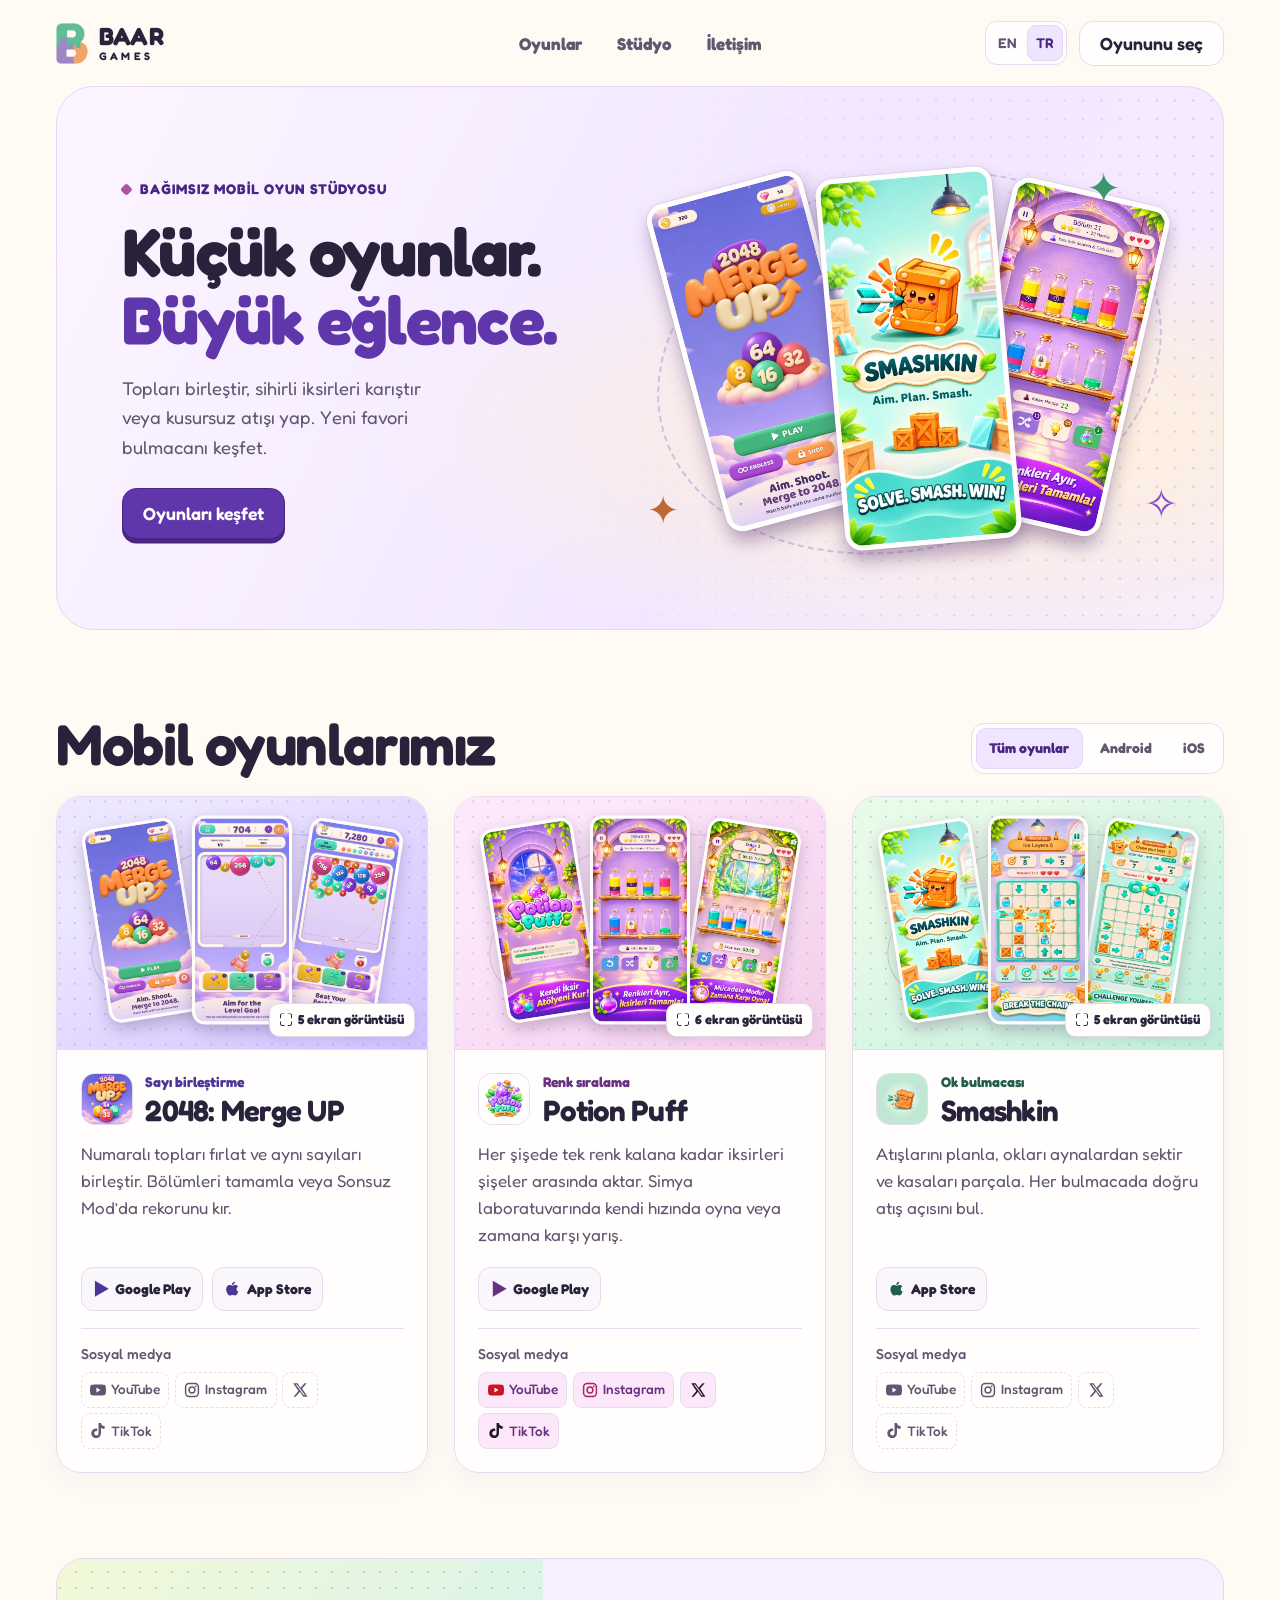
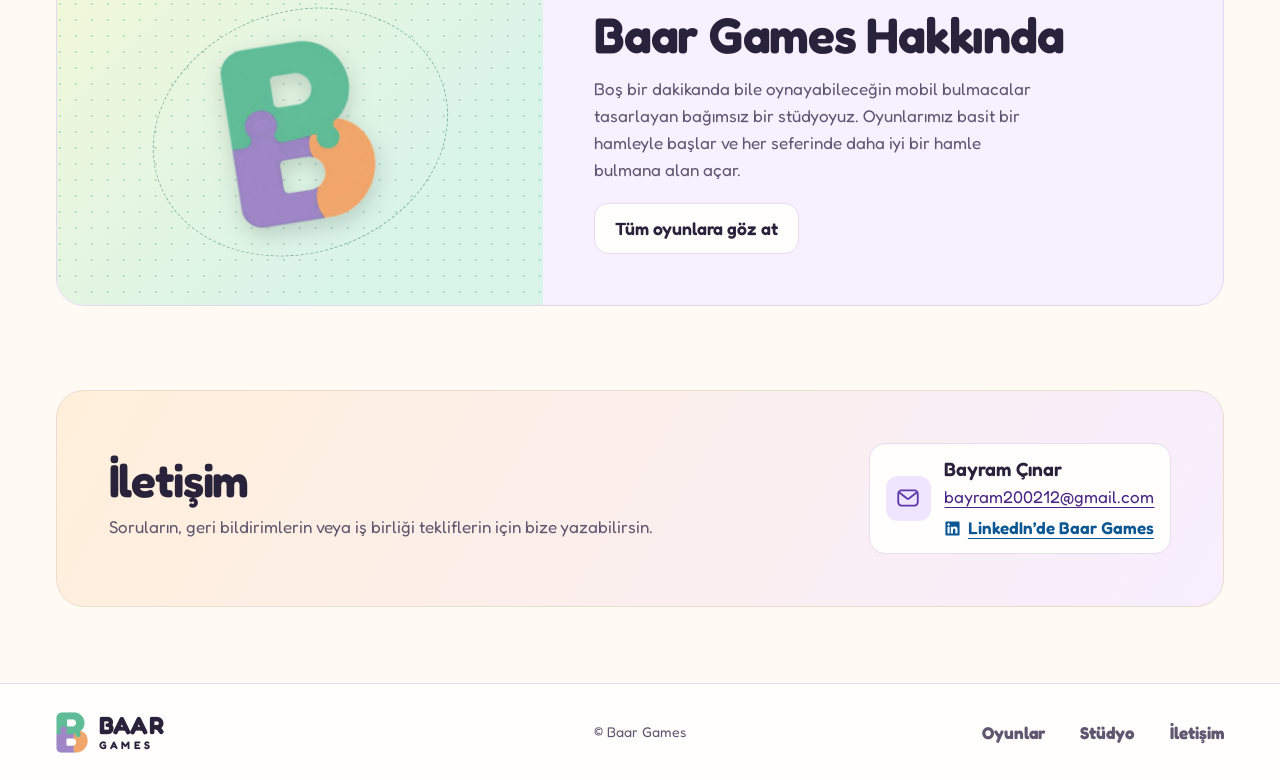
==== tr/index.html @ 09fad1ea "günelleme" ====
<!doctype html>
<html lang="tr">
<head>
  <meta charset="utf-8">
  <meta name="viewport" content="width=device-width, initial-scale=1">
  <meta name="theme-color" content="#fffaf4">
  <meta name="description" content="Baar Games’in mobil bulmaca oyunlarını keşfet. 2048: Merge UP’ta sayıları birleştir, Potion Puff’ta iksirleri sırala ve Smashkin’de ok bulmacalarını çöz.">
  <meta property="og:type" content="website">
  <meta property="og:title" content="Baar Games | iOS ve Android İçin Mobil Bulmaca Oyunları">
  <meta property="og:description" content="Baar Games’in mobil bulmaca oyunlarını keşfet. 2048: Merge UP’ta sayıları birleştir, Potion Puff’ta iksirleri sırala ve Smashkin’de ok bulmacalarını çöz.">
  <title>Baar Games | iOS ve Android İçin Mobil Bulmaca Oyunları</title>
  <link rel="icon" href="../assets/favicon.png" type="image/png">
  <link rel="preload" href="../assets/Fredoka.woff" as="font" type="font/woff" crossorigin>
  <link rel="stylesheet" href="../styles.css">
  <script src="../script.js" defer></script>
<link rel="alternate" hreflang="en" href="https://baargames.com/">
  <link rel="alternate" hreflang="tr" href="https://baargames.com/tr/">
  <link rel="alternate" hreflang="x-default" href="https://baargames.com/">
  <link rel="canonical" href="https://baargames.com/tr/">
  <meta property="og:url" content="https://baargames.com/tr/">
  <meta property="og:site_name" content="Baar Games">
  <meta property="og:locale" content="tr_TR">
  <meta property="og:locale:alternate" content="en_US">
  <meta property="og:image" content="https://baargames.com/assets/baar-games-share.jpg">
  <meta property="og:image:type" content="image/jpeg">
  <meta property="og:image:width" content="1200">
  <meta property="og:image:height" content="630">
  <meta property="og:image:alt" content="Baar Games, 2048: Merge UP, Potion Puff, Smashkin">
  <meta name="twitter:card" content="summary_large_image">
  <script type="application/ld+json">
{
  "@context": "https://schema.org",
  "@graph": [
    {
      "@type": "Organization",
      "@id": "https://baargames.com/#studio",
      "name": "Baar Games",
      "url": "https://baargames.com/",
      "logo": "https://baargames.com/assets/baar-games-logo.png",
      "description": "Baar Games, iOS ve Android için mobil bulmaca oyunları geliştiren bağımsız bir stüdyodur.",
      "sameAs": [
        "https://www.linkedin.com/company/baar-games/"
      ]
    },
    {
      "@type": "WebSite",
      "@id": "https://baargames.com/#website",
      "name": "Baar Games",
      "url": "https://baargames.com/",
      "publisher": {
        "@id": "https://baargames.com/#studio"
      },
      "inLanguage": [
        "en",
        "tr"
      ]
    },
    {
      "@type": "WebPage",
      "@id": "https://baargames.com/tr/#webpage",
      "name": "Baar Games | iOS ve Android İçin Mobil Bulmaca Oyunları",
      "description": "Baar Games’in mobil bulmaca oyunlarını keşfet. 2048: Merge UP’ta sayıları birleştir, Potion Puff’ta iksirleri sırala ve Smashkin’de ok bulmacalarını çöz.",
      "url": "https://baargames.com/tr/",
      "isPartOf": {
        "@id": "https://baargames.com/#website"
      },
      "inLanguage": "tr",
      "mainEntity": {
        "@type": "ItemList",
        "name": "Mobil oyunlarımız",
        "itemListElement": [
          {
            "@type": "ListItem",
            "position": 1,
            "item": {
              "@type": "VideoGame",
              "@id": "https://baargames.com/#merge-title",
              "name": "2048: Merge UP",
              "description": "Numaralı topları fırlat ve aynı sayıları birleştir. Bölümleri tamamla veya Sonsuz Mod’da rekorunu kır.",
              "url": "https://baargames.com/tr/#merge-title",
              "image": "https://baargames.com/assets/merge-up.webp",
              "gamePlatform": [
                "Android",
                "iOS"
              ],
              "publisher": {
                "@id": "https://baargames.com/#studio"
              },
              "sameAs": [
                "https://play.google.com/store/apps/details?id=com.bayramcinar.mergeup2048",
                "https://apps.apple.com/us/app/2048-merge-up/id6827235330"
              ]
            }
          },
          {
            "@type": "ListItem",
            "position": 2,
            "item": {
              "@type": "VideoGame",
              "@id": "https://baargames.com/#potion-title",
              "name": "Potion Puff",
              "description": "Her şişede tek renk kalana kadar iksirleri şişeler arasında aktar. Simya laboratuvarında kendi hızında oyna veya zamana karşı yarış.",
              "url": "https://baargames.com/tr/#potion-title",
              "image": "https://baargames.com/assets/potion-puff.webp",
              "gamePlatform": [
                "Android"
              ],
              "publisher": {
                "@id": "https://baargames.com/#studio"
              },
              "sameAs": [
                "https://play.google.com/store/apps/details?id=com.bayramcinar.potionpuff"
              ]
            }
          },
          {
            "@type": "ListItem",
            "position": 3,
            "item": {
              "@type": "VideoGame",
              "@id": "https://baargames.com/#smash-title",
              "name": "Smashkin",
              "description": "Atışlarını planla, okları aynalardan sektir ve kasaları parçala. Her bulmacada doğru atış açısını bul.",
              "url": "https://baargames.com/tr/#smash-title",
              "image": "https://baargames.com/assets/smashkin.webp",
              "gamePlatform": [
                "iOS"
              ],
              "publisher": {
                "@id": "https://baargames.com/#studio"
              },
              "sameAs": [
                "https://apps.apple.com/us/app/smashkin/id6830534141"
              ]
            }
          }
        ]
      }
    }
  ]
}
  </script>
</head>
<body id="top">
  <a class="skip-link" href="#main">İçeriğe geç</a>

  <!-- Social brand marks from Simple Icons (CC0). -->
  <svg width="0" height="0" class="icon-sprite" aria-hidden="true" focusable="false" xmlns="http://www.w3.org/2000/svg">
    <symbol id="icon-youtube" viewbox="0 0 24 24">
      <path fill="currentColor" d="M23.5 6.2a3 3 0 0 0-2.1-2.1C19.5 3.6 12 3.6 12 3.6s-7.5 0-9.4.5A3 3 0 0 0 .5 6.2 31.2 31.2 0 0 0 0 12a31.2 31.2 0 0 0 .5 5.8 3 3 0 0 0 2.1 2.1c1.9.5 9.4.5 9.4.5s7.5 0 9.4-.5a3 3 0 0 0 2.1-2.1A31.2 31.2 0 0 0 24 12a31.2 31.2 0 0 0-.5-5.8ZM9.6 15.6V8.4l6.2 3.6-6.2 3.6Z"></path>
    </symbol>
    <symbol id="icon-instagram" viewbox="0 0 24 24">
      <rect x="2.4" y="2.4" width="19.2" height="19.2" rx="5.2" fill="none" stroke="currentColor" stroke-width="2.2"></rect>
      <circle cx="12" cy="12" r="4.4" fill="none" stroke="currentColor" stroke-width="2.2"></circle>
      <circle cx="17.7" cy="6.4" r="1.3" fill="currentColor"></circle>
    </symbol>
    <symbol id="icon-x" viewbox="0 0 24 24">
      <path fill="currentColor" d="M18.9 2H22l-6.8 7.8L23.2 22h-6.3l-4.9-7.4L5.5 22H2.3l7.3-8.4L1.9 2h6.5l4.4 6.7L18.9 2Zm-1.1 18h1.7L7.5 3.9H5.6L17.8 20Z"></path>
    </symbol>
    <symbol id="icon-tiktok" viewbox="0 0 24 24">
      <path fill="currentColor" d="M12.53.02h3.93c.17 2.19 1.64 4.03 3.67 4.57.6.16 1.19.21 1.87.21v3.98c-2.04.07-3.93-.56-5.54-1.77v7.94c.04 1.45-.33 2.94-1.07 4.17-1.18 1.99-3.37 3.38-5.69 3.53-1.42.11-2.88-.21-4.11-.94-2.03-1.18-3.42-3.29-3.56-5.62-.05-.46-.04-.94.01-1.39.16-1.88 1.13-3.68 2.59-4.89 1.67-1.41 3.99-2.02 6.12-1.61v4.13c-.99-.33-2.15-.23-3.02.39a3.4 3.4 0 0 0-1.29 1.64 3.2 3.2 0 0 0-.15 1.49c.19 1.62 1.72 2.97 3.37 2.82a3.2 3.2 0 0 0 2.76-1.6c.25-.44.3-.94.34-1.43.11-2.4.07-4.81.08-7.21V.02Z"></path>
    </symbol>
    <symbol id="icon-email" viewbox="0 0 24 24">
      <rect x="3" y="5" width="18" height="14" rx="3" fill="none" stroke="currentColor" stroke-width="1.7"></rect>
      <path d="m4 7 7.4 5.6a1 1 0 0 0 1.2 0L20 7" fill="none" stroke="currentColor" stroke-width="1.7" stroke-linecap="round" stroke-linejoin="round"></path>
    </symbol>
  </svg>

  <header class="site-header">
    <div class="shell header-inner">
      <a class="brand" href="#top" aria-label="Baar Games ana sayfa">
        <img src="../assets/baar-mark.webp" width="35" height="45" alt="">
        <span>BAAR<small>GAMES</small></span>
      </a>
      <nav aria-label="Ana menü">
        <a href="#games">Oyunlar</a>
        <a href="#studio">Stüdyo</a>
        <a href="#contact">İletişim</a>
      </nav>
      <div class="header-actions">
        <div class="language-switch" role="group" aria-label="Site dili">
          <a href="../" lang="en" hreflang="en" aria-label="English" data-file-href="../index.html">EN</a>
          <a href="./" lang="tr" hreflang="tr" aria-label="Türkçe" data-file-href="./index.html" aria-current="page">TR</a>
        </div>
        <a class="button button-outline header-cta" href="#games">Oyununu seç</a>
      </div>
    </div>
  </header>

  <main id="main">
    <section class="hero shell" aria-labelledby="hero-title">
      <div class="hero-panel">
        <div class="hero-copy">
          <p class="eyebrow"><span class="studio-mark" aria-hidden="true"></span><span>Bağımsız mobil oyun stüdyosu</span></p>
          <h1 id="hero-title"><span class="hero-title-first">Küçük oyunlar.</span><br><span>Büyük eğlence.</span></h1>
          <p class="hero-description">Topları birleştir, sihirli iksirleri karıştır veya kusursuz atışı yap. Yeni favori bulmacanı keşfet.</p>
          <a class="button button-primary" href="#games">Oyunları keşfet</a>
        </div>

        <div class="hero-art" aria-hidden="true">
          <div class="orbit orbit-outer"></div>
          <span class="star star-mint">✦</span>
          <span class="star star-peach">✦</span>
          <span class="star star-lilac">✧</span>
          <div class="hero-screen hero-screen-merge">
            <img src="../assets/screenshots/merge-ios-1.webp" width="600" height="1301" alt="" fetchpriority="high">
          </div>
          <div class="hero-screen hero-screen-smash">
            <img src="../assets/screenshots/smash-ios-1.webp" width="600" height="1301" alt="" fetchpriority="high">
          </div>
          <div class="hero-screen hero-screen-potion">
            <img src="../assets/screenshots/potion-android-5.webp" width="273" height="592" alt="">
          </div>
        </div>
      </div>
    </section>

    <section class="games-section shell" id="games" aria-labelledby="games-title">
      <div class="section-header">
        <div>
          <h2 id="games-title">Mobil oyunlarımız</h2>
        </div>
        <div class="filters" role="group" aria-label="Oyunları platforma göre filtrele" hidden>
          <button type="button" data-platform="all" aria-pressed="true" aria-controls="game-list">Tüm oyunlar</button>
          <button type="button" data-platform="android" aria-pressed="false" aria-controls="game-list">Android</button>
          <button type="button" data-platform="ios" aria-pressed="false" aria-controls="game-list">iOS</button>
        </div>
      </div>
      <p class="visually-hidden" role="status" id="filter-status"></p>

      <div class="game-grid" id="game-list">
        <article class="game-card merge-card" aria-labelledby="merge-title" data-platforms="android ios">
          <a class="game-art" href="../assets/screenshots/merge-ios-1.webp" aria-label="2048: Merge UP için 5 ekran görüntüsünü aç">
            <div class="game-screens">
              <img src="../assets/screenshots/merge-ios-1.webp" width="600" height="1301" alt="2048: Merge UP: Renkli numaralı topların yer aldığı açılış ekranı" loading="lazy" decoding="async">
              <img src="../assets/screenshots/merge-ios-4.webp" width="600" height="1301" alt="2048: Merge UP: Atıcının asılı numaralı toplara nişan aldığı bölüm" loading="lazy" decoding="async">
              <img src="../assets/screenshots/merge-ios-5.webp" width="600" height="1301" alt="2048: Merge UP: Sonsuz Mod ekranında numaralı toplar ve en yüksek skor" loading="lazy" decoding="async">
            </div>
            <span class="gallery-label"><span class="expand-icon" aria-hidden="true"></span><span>5 ekran görüntüsü</span></span>
          </a>
          <template class="store-screens">
            <img src="../assets/screenshots/merge-ios-1.webp" width="600" height="1301" alt="2048: Merge UP: Renkli numaralı topların yer aldığı açılış ekranı" data-store="App Store">
            <img src="../assets/screenshots/merge-ios-2.webp" width="600" height="1301" alt="2048: Merge UP: Top, atıcı ve kavanoz temalarının yer aldığı mağaza" data-store="App Store">
            <img src="../assets/screenshots/merge-ios-3.webp" width="600" height="1301" alt="2048: Merge UP: Kıvrımlı bir yol boyunca sıralanan bölümler" data-store="App Store">
            <img src="../assets/screenshots/merge-ios-4.webp" width="600" height="1301" alt="2048: Merge UP: Atıcının asılı numaralı toplara nişan aldığı bölüm" data-store="App Store">
            <img src="../assets/screenshots/merge-ios-5.webp" width="600" height="1301" alt="2048: Merge UP: Sonsuz Mod ekranında numaralı toplar ve en yüksek skor" data-store="App Store">
          </template>
          <div class="game-content">
            <img class="game-icon" src="../assets/merge-up.webp" width="52" height="52" alt="" loading="lazy" decoding="async">
            <p class="game-genre">Sayı birleştirme</p>
            <h3 id="merge-title">2048: Merge UP</h3>
            <p class="game-description">Numaralı topları fırlat ve aynı sayıları birleştir. Bölümleri tamamla veya Sonsuz Mod’da rekorunu kır.</p>
            <div class="store-links">
              <a class="store-link" href="https://play.google.com/store/apps/details?id=com.bayramcinar.mergeup2048" target="_blank" rel="noopener noreferrer" aria-label="Google Play’de 2048: Merge UP">
                <span class="store-icon google-play-icon" aria-hidden="true"></span>Google Play
              </a>
              <a class="store-link" href="https://apps.apple.com/us/app/2048-merge-up/id6827235330" target="_blank" rel="noopener noreferrer" aria-label="App Store’da 2048: Merge UP">
                <span class="store-icon app-store-icon" aria-hidden="true"></span>App Store
              </a>
            </div>
            <div class="socials" aria-label="2048: Merge UP sosyal medya hesapları">
              <p class="social-title">Sosyal medya</p>
              <div class="social-links">
                <span class="social-link social-youtube" data-social-url="" title="Bağlantı yakında">
                  <svg class="social-icon" width="16" height="16" aria-hidden="true" focusable="false"><use href="#icon-youtube"></use></svg><span>YouTube</span>
                </span>
                <span class="social-link social-instagram" data-social-url="" title="Bağlantı yakında">
                  <svg class="social-icon" width="16" height="16" aria-hidden="true" focusable="false"><use href="#icon-instagram"></use></svg><span>Instagram</span>
                </span>
                <span class="social-link social-x" data-social-url="" title="Bağlantı yakında">
                  <svg class="social-icon" width="16" height="16" aria-hidden="true" focusable="false"><use href="#icon-x"></use></svg><span class="visually-hidden">X</span>
                </span>
                <span class="social-link social-tiktok" data-social-url="" title="Bağlantı yakında">
                  <svg class="social-icon" width="16" height="16" aria-hidden="true" focusable="false"><use href="#icon-tiktok"></use></svg><span>TikTok</span>
                </span>
              </div>
            </div>
          </div>
        </article>

        <article class="game-card potion-card" aria-labelledby="potion-title" data-platforms="android">
          <a class="game-art" href="../assets/screenshots/potion-android-1.webp" aria-label="Potion Puff için 6 ekran görüntüsünü aç">
            <div class="game-screens">
              <img src="../assets/screenshots/potion-android-1.webp" width="273" height="592" alt="Potion Puff: Ay ışığındaki simya laboratuvarında açılış ekranı" loading="lazy" decoding="async">
              <img src="../assets/screenshots/potion-android-5.webp" width="273" height="592" alt="Potion Puff: Renkli iksirlerle dolu şişelerin sıralandığı bölüm" loading="lazy" decoding="async">
              <img src="../assets/screenshots/potion-android-6.webp" width="273" height="592" alt="Potion Puff: Renkli iksirler ve geri sayacın yer aldığı süreli mücadele" loading="lazy" decoding="async">
            </div>
            <span class="gallery-label"><span class="expand-icon" aria-hidden="true"></span><span>6 ekran görüntüsü</span></span>
          </a>
          <template class="store-screens">
            <img src="../assets/screenshots/potion-android-1.webp" width="273" height="592" alt="Potion Puff: Ay ışığındaki simya laboratuvarında açılış ekranı" data-store="Google Play">
            <img src="../assets/screenshots/potion-android-2.webp" width="273" height="592" alt="Potion Puff: İksir atölyesindeki ana menü" data-store="Google Play">
            <img src="../assets/screenshots/potion-android-3.webp" width="273" height="592" alt="Potion Puff: Joker ve güçlendirmelerin yer aldığı simya mağazası" data-store="Google Play">
            <img src="../assets/screenshots/potion-android-4.webp" width="274" height="592" alt="Potion Puff: Simya bahçesindeki bölüm haritası" data-store="Google Play">
            <img src="../assets/screenshots/potion-android-5.webp" width="273" height="592" alt="Potion Puff: Renkli iksirlerle dolu şişelerin sıralandığı bölüm" data-store="Google Play">
            <img src="../assets/screenshots/potion-android-6.webp" width="273" height="592" alt="Potion Puff: Renkli iksirler ve geri sayacın yer aldığı süreli mücadele" data-store="Google Play">
          </template>
          <div class="game-content">
            <img class="game-icon" src="../assets/potion-puff.webp" width="52" height="52" alt="" loading="lazy" decoding="async">
            <p class="game-genre">Renk sıralama</p>
            <h3 id="potion-title">Potion Puff</h3>
            <p class="game-description">Her şişede tek renk kalana kadar iksirleri şişeler arasında aktar. Simya laboratuvarında kendi hızında oyna veya zamana karşı yarış.</p>
            <div class="store-links">
              <a class="store-link" href="https://play.google.com/store/apps/details?id=com.bayramcinar.potionpuff" target="_blank" rel="noopener noreferrer" aria-label="Google Play’de Potion Puff: Color Sort">
                <span class="store-icon google-play-icon" aria-hidden="true"></span>Google Play
              </a>
            </div>
            <div class="socials" aria-label="Potion Puff sosyal medya hesapları">
              <p class="social-title">Sosyal medya</p>
              <div class="social-links">
                <a class="social-link social-youtube" href="https://youtube.com/@potionpuff" target="_blank" rel="noopener noreferrer" aria-label="YouTube | Potion Puff">
                  <svg class="social-icon" width="16" height="16" aria-hidden="true" focusable="false"><use href="#icon-youtube"></use></svg><span>YouTube</span>
                </a>
                <a class="social-link social-instagram" href="https://www.instagram.com/potionpuff?knvt=cGZrZ2kzbzNnNWVy" target="_blank" rel="noopener noreferrer" aria-label="Instagram | Potion Puff">
                  <svg class="social-icon" width="16" height="16" aria-hidden="true" focusable="false"><use href="#icon-instagram"></use></svg><span>Instagram</span>
                </a>
                <a class="social-link social-x" href="https://x.com/potionpuff?s=11" target="_blank" rel="noopener noreferrer" aria-label="X | Potion Puff">
                  <svg class="social-icon" width="16" height="16" aria-hidden="true" focusable="false"><use href="#icon-x"></use></svg><span class="visually-hidden">X</span>
                </a>
                <a class="social-link social-tiktok" href="https://www.tiktok.com/@potion.puff.iksir?_r=1&amp;_t=ZS-9Bfb0vaCP6S" target="_blank" rel="noopener noreferrer" aria-label="TikTok | Potion Puff">
                  <svg class="social-icon" width="16" height="16" aria-hidden="true" focusable="false"><use href="#icon-tiktok"></use></svg><span>TikTok</span>
                </a>
              </div>
            </div>
          </div>
        </article>

        <article class="game-card smash-card" aria-labelledby="smash-title" data-platforms="ios">
          <a class="game-art" href="../assets/screenshots/smash-ios-1.webp" aria-label="Smashkin için 5 ekran görüntüsünü aç">
            <div class="game-screens">
              <img src="../assets/screenshots/smash-ios-1.webp" width="600" height="1301" alt="Smashkin: Ahşap kasa maskotunun yer aldığı açılış görseli" loading="lazy" decoding="async">
              <img src="../assets/screenshots/smash-ios-4.webp" width="600" height="1301" alt="Smashkin: Ok, kasa ve buz engellerinin yer aldığı bölüm" loading="lazy" decoding="async">
              <img src="../assets/screenshots/smash-ios-5.webp" width="600" height="1301" alt="Smashkin: Ok ve ahşap kasalarla dolu Sonsuz Mod tahtası" loading="lazy" decoding="async">
            </div>
            <span class="gallery-label"><span class="expand-icon" aria-hidden="true"></span><span>5 ekran görüntüsü</span></span>
          </a>
          <template class="store-screens">
            <img src="../assets/screenshots/smash-ios-1.webp" width="600" height="1301" alt="Smashkin: Ahşap kasa maskotunun yer aldığı açılış görseli" data-store="App Store">
            <img src="../assets/screenshots/smash-ios-2.webp" width="600" height="1301" alt="Smashkin: Oynama ve mod seçeneklerinin yer aldığı atölye menüsü" data-store="App Store">
            <img src="../assets/screenshots/smash-ios-3.webp" width="600" height="1301" alt="Smashkin: Atölye bölüm seçimi ekranı" data-store="App Store">
            <img src="../assets/screenshots/smash-ios-4.webp" width="600" height="1301" alt="Smashkin: Ok, kasa ve buz engellerinin yer aldığı bölüm" data-store="App Store">
            <img src="../assets/screenshots/smash-ios-5.webp" width="600" height="1301" alt="Smashkin: Ok ve ahşap kasalarla dolu Sonsuz Mod tahtası" data-store="App Store">
          </template>
          <div class="game-content">
            <img class="game-icon" src="../assets/smashkin.webp" width="52" height="52" alt="" loading="lazy" decoding="async">
            <p class="game-genre">Ok bulmacası</p>
            <h3 id="smash-title">Smashkin</h3>
            <p class="game-description">Atışlarını planla, okları aynalardan sektir ve kasaları parçala. Her bulmacada doğru atış açısını bul.</p>
            <div class="store-links">
              <a class="store-link" href="https://apps.apple.com/us/app/smashkin/id6830534141" target="_blank" rel="noopener noreferrer" aria-label="App Store’da Smashkin">
                <span class="store-icon app-store-icon" aria-hidden="true"></span>App Store
              </a>
            </div>
            <div class="socials" aria-label="Smashkin sosyal medya hesapları">
              <p class="social-title">Sosyal medya</p>
              <div class="social-links">
                <span class="social-link social-youtube" data-social-url="" title="Bağlantı yakında">
                  <svg class="social-icon" width="16" height="16" aria-hidden="true" focusable="false"><use href="#icon-youtube"></use></svg><span>YouTube</span>
                </span>
                <span class="social-link social-instagram" data-social-url="" title="Bağlantı yakında">
                  <svg class="social-icon" width="16" height="16" aria-hidden="true" focusable="false"><use href="#icon-instagram"></use></svg><span>Instagram</span>
                </span>
                <span class="social-link social-x" data-social-url="" title="Bağlantı yakında">
                  <svg class="social-icon" width="16" height="16" aria-hidden="true" focusable="false"><use href="#icon-x"></use></svg><span class="visually-hidden">X</span>
                </span>
                <span class="social-link social-tiktok" data-social-url="" title="Bağlantı yakında">
                  <svg class="social-icon" width="16" height="16" aria-hidden="true" focusable="false"><use href="#icon-tiktok"></use></svg><span>TikTok</span>
                </span>
              </div>
            </div>
          </div>
        </article>
      </div>
    </section>

    <section class="studio-section shell" id="studio" aria-labelledby="studio-title">
      <div class="studio-panel">
        <div class="studio-art" aria-hidden="true">
          <img src="../assets/baar-mark.webp" width="338" height="430" alt="" loading="lazy" decoding="async">
        </div>
        <div class="studio-copy">
          <h2 id="studio-title">Baar Games Hakkında</h2>
          <p>Boş bir dakikanda bile oynayabileceğin mobil bulmacalar tasarlayan bağımsız bir stüdyoyuz. Oyunlarımız basit bir hamleyle başlar ve her seferinde daha iyi bir hamle bulmana alan açar.</p>
          <a class="button button-outline" href="#games" data-show-all>Tüm oyunlara göz at</a>
        </div>
      </div>
    </section>

    <section class="contact-section shell" id="contact" aria-labelledby="contact-title">
      <div class="contact-panel">
        <div class="contact-intro">
          <h2 id="contact-title">İletişim</h2>
          <p>Soruların, geri bildirimlerin veya iş birliği tekliflerin için bize yazabilirsin.</p>
        </div>
        <address class="contact-details">
          <span class="contact-mark" aria-hidden="true">
            <svg width="26" height="26" focusable="false"><use href="#icon-email"></use></svg>
          </span>
          <div>
            <p class="contact-name">Bayram Çınar</p>
            <a href="mailto:bayram200212@gmail.com">bayram200212@gmail.com</a>
            <a class="contact-linkedin" href="https://www.linkedin.com/company/baar-games/" target="_blank" rel="noopener noreferrer">
              <svg width="17" height="17" viewBox="0 0 24 24" aria-hidden="true" focusable="false">
                <path fill="currentColor" d="M20.45 2H3.55C2.69 2 2 2.68 2 3.52v16.96c0 .84.69 1.52 1.55 1.52h16.9c.86 0 1.55-.68 1.55-1.52V3.52C22 2.68 21.31 2 20.45 2zM8 19H5V9.5h3V19zM6.5 8.25a1.75 1.75 0 1 1 0-3.5 1.75 1.75 0 0 1 0 3.5zM19 19h-3v-4.62c0-1.1-.02-2.52-1.53-2.52-1.53 0-1.77 1.2-1.77 2.44V19h-3V9.5h2.88v1.3h.04c.4-.76 1.38-1.56 2.84-1.56 3.04 0 3.6 2 3.6 4.6L19 19z"/>
              </svg>
              <span>LinkedIn’de Baar Games</span>
            </a>
          </div>
        </address>
      </div>
    </section>
  </main>

  <dialog class="gallery" aria-labelledby="gallery-title">
    <div class="gallery-header">
      <h2 id="gallery-title"></h2>
      <form method="dialog">
        <button class="gallery-control gallery-close" type="submit" aria-label="Ekran görüntülerini kapat" autofocus>×</button>
      </form>
    </div>
    <div class="gallery-image"></div>
    <div class="gallery-thumbnails" role="group" aria-label="Bir ekran görüntüsü seç"></div>
    <div class="gallery-footer">
      <button type="button" class="gallery-control" data-direction="-1">Önceki</button>
      <p class="gallery-position" aria-live="polite"></p>
      <button type="button" class="gallery-control" data-direction="1">Sonraki</button>
    </div>
  </dialog>

  <footer class="site-footer">
    <div class="shell footer-inner">
      <a class="brand" href="#top" aria-label="Baar Games ana sayfa">
        <img src="../assets/baar-mark.webp" width="35" height="45" alt="">
        <span>BAAR<small>GAMES</small></span>
      </a>
      <nav aria-label="Alt menü">
        <a href="#games">Oyunlar</a>
        <a href="#studio">Stüdyo</a>
        <a href="#contact">İletişim</a>
      </nav>
      <p class="footer-copyright">© Baar Games</p>
    </div>
  </footer>
</body>
</html>
---- styles.css ----
@font-face {
  font-family: Fredoka;
  src: url("assets/Fredoka.woff") format("woff");
  font-weight: 300 700;
  font-display: swap;
}

:root {
  color-scheme: light;
  --paper: #fffaf4;
  --white: #fffefd;
  --ink: #29223b;
  --muted: #5f566f;
  --line: #e7dcee;
  --purple: #5f37ab;
  --purple-deep: #492684;
  --display: Fredoka, "Arial Rounded MT Bold", system-ui, sans-serif;
  --max-width: 76rem;
  --gutter: clamp(1rem, 4.4vw, 4rem);
  font: 100% / 1.6 var(--display);
  background: var(--paper);
  color: var(--ink);
  scroll-behavior: smooth;
}

*, *::before, *::after { box-sizing: border-box; }
[hidden] { display: none !important; }
body { margin: 0; font-size: 1.0625rem; }
h1, h2, h3, p { margin: 0; }
a { color: inherit; text-decoration: none; }
button { font: inherit; color: inherit; }
img { display: block; max-width: 100%; }
.icon-sprite { position: absolute; width: 0; height: 0; overflow: hidden; }
section[id] { scroll-margin-top: 1.75rem; }

:focus-visible {
  outline: 3px solid var(--purple);
  outline-offset: 4px;
}

::selection { background: #dfccff; color: var(--ink); }

.shell {
  width: min(var(--max-width), calc(100% - 2 * var(--gutter)));
  margin-inline: auto;
}

.visually-hidden,
.skip-link:not(:focus) {
  position: absolute;
  width: 1px;
  height: 1px;
  padding: 0;
  margin: -1px;
  overflow: hidden;
  clip-path: inset(50%);
  white-space: nowrap;
}

.skip-link {
  position: absolute;
  z-index: 5;
  top: .8rem;
  left: 1rem;
  padding: .65rem 1rem;
  border-radius: .65rem;
  background: var(--purple-deep);
  color: white;
  font-weight: 700;
}

.header-inner,
.footer-inner {
  display: grid;
  grid-template-columns: 1fr auto 1fr;
  align-items: center;
  gap: 1.2rem;
}

.header-inner {
  grid-template-areas: "brand nav actions";
  min-height: 5.4rem;
}

.header-inner .brand { grid-area: brand; }
.header-inner nav { grid-area: nav; }

.header-actions {
  grid-area: actions;
  display: flex;
  align-items: center;
  justify-self: end;
  gap: .7rem;
}

.language-switch {
  display: flex;
  gap: .13rem;
  padding: .2rem;
  border: 1px solid var(--line);
  border-radius: .75rem;
  background: var(--white);
}

.language-switch a {
  display: inline-grid;
  place-items: center;
  min-width: 2.25rem;
  min-height: 2.25rem;
  padding: .15rem .45rem;
  border: 1px solid transparent;
  border-radius: .55rem;
  background: transparent;
  color: var(--muted);
  cursor: pointer;
  font-size: .875rem;
  font-weight: 600;
  transition: background-color .18s ease, color .18s ease;
}

.language-switch a:hover { color: var(--purple-deep); }

.language-switch a[aria-current="page"] {
  border-color: #e6d4fa;
  background: #f0e5ff;
  color: var(--purple-deep);
}

.brand {
  display: inline-flex;
  align-items: center;
  width: max-content;
  gap: .65rem;
  font-family: var(--display);
  font-size: 1.55rem;
  font-weight: 700;
  letter-spacing: .015em;
  line-height: .9;
}

.brand img { width: 2rem; height: auto; }

.brand small {
  display: block;
  margin-top: .27rem;
  font-size: .68rem;
  font-weight: 650;
  letter-spacing: .31em;
}

nav {
  display: flex;
  align-items: center;
  gap: clamp(1.15rem, 3vw, 2.2rem);
  color: var(--muted);
  font-weight: 700;
}

nav a {
  text-underline-offset: .28em;
  transition: color .18s ease;
}

nav a:hover {
  color: var(--purple);
  text-decoration: underline;
}

.button {
  display: inline-flex;
  align-items: center;
  justify-content: center;
  min-height: 3.2rem;
  padding: .58rem 1.25rem;
  border: 1px solid transparent;
  border-radius: .9rem;
  font-family: var(--display);
  font-size: 1.1rem;
  font-weight: 600;
  line-height: 1.2;
  text-align: center;
  transition: background-color .18s ease, color .18s ease, transform .18s ease;
}

.button:hover { transform: translateY(-2px); }
.button-outline { background: var(--white); border-color: var(--line); }
.button-outline:hover { background: #f0e7ff; color: var(--purple-deep); }
.header-cta { min-height: 2.8rem; white-space: nowrap; }

.button-primary {
  background: var(--purple);
  color: white;
  border-color: var(--purple-deep);
  box-shadow: 0 .275rem 0 var(--purple-deep);
}

.button-primary:hover { background: var(--purple-deep); }

.hero-panel {
  position: relative;
  isolation: isolate;
  display: grid;
  grid-template-columns: minmax(0, 1fr) minmax(0, 1.19fr);
  align-items: center;
  min-height: 34rem;
  border: 1px solid #e3d6f7;
  border-radius: clamp(1.4rem, 3vw, 2.35rem);
  overflow: hidden;
  background:
    radial-gradient(ellipse at 80% 64%, #fff0d6 0%, transparent 46%),
    linear-gradient(115deg, #fcf4ff 5%, #f2e7ff 59%, #f7ecff);
}

.hero-panel::before {
  position: absolute;
  z-index: -1;
  inset: 0;
  background: radial-gradient(#ad86df53 1.1px, transparent 1.4px) 55% 50% / 1.15rem 1.15rem;
  mask-image: linear-gradient(100deg, transparent 44%, #000 92%);
  content: "";
}

.hero-copy {
  z-index: 1;
  padding: clamp(2rem, 5.05vw, 4.8rem);
  padding-right: 0;
}

.eyebrow {
  display: flex;
  align-items: center;
  gap: .55rem;
  margin-bottom: 1.1rem;
  color: var(--purple-deep);
  font-size: .875rem;
  font-weight: 700;
  letter-spacing: .075em;
  text-transform: uppercase;
}

.studio-mark {
  flex: 0 0 auto;
  width: .55rem;
  height: .55rem;
  border-radius: .14rem;
  background: #ad54a4;
  transform: rotate(45deg);
}

h1, h2, h3 {
  font-family: var(--display);
  font-weight: 650;
  letter-spacing: -.025em;
  line-height: 1.02;
}

h1 {
  font-size: clamp(2.65rem, 6.2vw, 6.05rem);
  font-weight: 700;
}

html[lang="tr"] h1 { font-size: clamp(2.5rem, 5.25vw, 5.25rem); }

h1 span:not(.hero-title-first) { color: var(--purple); }

.hero-description {
  max-width: 31ch;
  margin: 1.2rem 0 1.6rem;
  color: var(--muted);
  font-size: clamp(1rem, 1.6vw, 1.15rem);
}

.hero-art {
  position: relative;
  width: 100%;
  max-width: 42rem;
  aspect-ratio: 1.26;
  margin-inline: auto;
}

.orbit {
  position: absolute;
  inset: 14% 9% 12% 10%;
  border: 2px dashed #9876cb61;
  border-radius: 50%;
  transform: rotate(-15deg);
}

.hero-screen {
  position: absolute;
  width: 25.5%;
  overflow: hidden;
  border: clamp(2px, .45vw, 6px) solid #fffefd;
  border-radius: clamp(.6rem, 1.35vw, 1.25rem);
  background: var(--white);
  box-shadow: 0 .65rem 1.15rem #5a3b7370, 0 0 0 1px #58317c17;
}

.hero-screen img { width: 100%; height: auto; }

.hero-screen-merge {
  top: 15%;
  left: 15%;
  transform: rotate(-15deg);
}

.hero-screen-smash {
  z-index: 2;
  top: 13%;
  left: 38%;
  width: 28%;
  transform: rotate(-5deg);
}

.hero-screen-potion {
  z-index: 1;
  top: 16%;
  left: 61%;
  transform: rotate(13deg);
}

.star { position: absolute; z-index: 3; line-height: 1; }
.star-mint { top: 12%; right: 16%; color: #39976e; font-size: clamp(1.2rem, 3.3vw, 2.7rem); }
.star-peach { bottom: 16%; left: 9%; color: #bd6836; font-size: clamp(1rem, 3.1vw, 2.5rem); }
.star-lilac { bottom: 17%; right: 7%; color: #8351c6; font-size: clamp(1.2rem, 3.2vw, 2.55rem); }

.games-section,
.studio-section,
.contact-section { margin-top: clamp(3.2rem, 6.6vw, 5.4rem); }

.section-header {
  display: flex;
  flex-wrap: wrap;
  justify-content: space-between;
  align-items: end;
  gap: 1rem;
  margin-bottom: 1.4rem;
}

h2 { font-size: clamp(2.1rem, 4.5vw, 3.65rem); }

.filters {
  display: inline-flex;
  gap: .2rem;
  max-width: 100%;
  padding: .25rem;
  border: 1px solid var(--line);
  border-radius: .85rem;
  background: var(--white);
}

.filters button {
  min-height: 2.55rem;
  padding: .38rem .8rem;
  border: 1px solid transparent;
  border-radius: .6rem;
  color: var(--muted);
  background: transparent;
  cursor: pointer;
  font-size: .875rem;
  font-weight: 700;
}

.filters button:hover { color: var(--purple-deep); }
.filters button[aria-pressed="true"] { border-color: #e6d4fa; background: #f0e5ff; color: var(--purple-deep); }

.game-grid {
  display: grid;
  grid-template-columns: repeat(3, minmax(0, 1fr));
  gap: clamp(.95rem, 2.3vw, 1.65rem);
}

.game-card {
  display: flex;
  flex-direction: column;
  min-width: 0;
  border: 1px solid var(--line);
  border-radius: 1.55rem;
  background: var(--white);
  box-shadow: 0 .45rem 1.6rem #3625540b;
  transition: box-shadow .2s ease, border-color .2s ease;
}

.game-card:focus-within,
.game-card:hover {
  border-color: #d9c7eb;
  box-shadow: 0 .65rem 1.8rem #36255417;
}

.merge-card { --tag: #493695; --art-light: #ece6ff; --art-rich: #d0c0ff; --art-detail: #9673d359; }
.potion-card { --tag: #693180; --art-light: #fce7fb; --art-rich: #f3cde9; --art-detail: #bd68a74f; }
.smash-card { --tag: #235e4a; --art-light: #e8fae8; --art-rich: #bfeddb; --art-detail: #64a78463; }

.game-art {
  display: grid;
  position: relative;
  isolation: isolate;
  aspect-ratio: 1.46;
  min-height: 14rem;
  place-items: center;
  overflow: hidden;
  border-radius: calc(1.55rem - 1px) calc(1.55rem - 1px) 0 0;
  border-bottom: 1px solid var(--line);
  background:
    radial-gradient(var(--art-detail) 1px, transparent 1.4px) 50% 50% / .95rem .95rem,
    linear-gradient(145deg, var(--art-light) 25%, var(--art-rich));
}

.game-art:focus-visible { z-index: 2; outline-offset: 2px; }

.game-art::before {
  position: absolute;
  z-index: -1;
  width: 84%;
  height: 64%;
  border: 1px solid var(--art-detail);
  border-radius: 50%;
  transform: rotate(-16deg);
  content: "";
}

.game-screens {
  display: flex;
  justify-content: center;
  align-items: center;
  gap: .25rem;
  position: absolute;
  inset: .85rem 1rem 1rem;
}

.game-screens img {
  width: auto;
  height: 88%;
  max-width: 32%;
  object-fit: contain;
  border: 3px solid var(--white);
  border-radius: .8rem;
  background: var(--white);
  box-shadow: 0 .4rem .95rem #35204c42;
  --screen-angle: -9deg;
  transform: translateY(-.1rem) rotate(var(--screen-angle));
  transition: transform .22s ease;
}

.game-screens img:nth-child(2) {
  --screen-angle: 0deg;
  position: relative;
  z-index: 1;
  height: 94%;
}

.game-screens img:nth-child(3) { --screen-angle: 9deg; }
.game-art:hover .game-screens img,
.game-art:focus-visible .game-screens img { transform: translateY(-.35rem) rotate(calc(var(--screen-angle) * .72)); }

.gallery-label {
  position: absolute;
  z-index: 1;
  right: .75rem;
  bottom: .75rem;
  display: inline-flex;
  align-items: center;
  gap: .34rem;
  min-height: 2.15rem;
  padding: .34rem .62rem;
  border: 1px solid #e2d8e8;
  border-radius: .65rem;
  box-shadow: 0 .16rem .55rem #32223e16;
  background: var(--white);
  color: var(--ink);
  font-size: .81rem;
  font-weight: 700;
  line-height: 1.2;
}

.expand-icon {
  width: .8rem;
  height: .8rem;
  flex: 0 0 auto;
  border: 1.5px solid currentColor;
  border-radius: .13rem;
  clip-path: polygon(0 0, 37% 0, 37% 35%, 63% 35%, 63% 0, 100% 0, 100% 37%, 65% 37%, 65% 63%, 100% 63%, 100% 100%, 63% 100%, 63% 65%, 37% 65%, 37% 100%, 0 100%, 0 63%, 35% 63%, 35% 37%, 0 37%);
}

.game-content {
  display: grid;
  grid-template-columns: 3.25rem minmax(0, 1fr);
  grid-template-rows: auto auto 1fr auto auto;
  flex: 1;
  column-gap: .8rem;
  padding: clamp(1rem, 2vw, 1.45rem);
}

.game-icon { grid-row: 1 / 3; align-self: center; border: 1px solid var(--line); border-radius: .85rem; }

.game-genre {
  margin-bottom: .22rem;
  color: var(--tag);
  font-size: .875rem;
  font-weight: 700;
  line-height: 1.3;
}

h3 { font-size: clamp(1.45rem, 2.3vw, 2rem); }
.game-description { grid-column: 1 / -1; margin: .9rem 0 1.15rem; color: var(--muted); }
.store-links { grid-column: 1 / -1; display: flex; flex-wrap: wrap; gap: .55rem; }

.store-link {
  display: inline-flex;
  align-items: center;
  gap: .4rem;
  min-height: 2.75rem;
  padding: .43rem .7rem;
  border: 1px solid var(--line);
  border-radius: .75rem;
  background: #f9f6fc;
  color: var(--ink);
  font-size: .875rem;
  font-weight: 700;
  white-space: nowrap;
  transition: border-color .18s ease, background-color .18s ease;
}

.store-link:hover { background: var(--art-light); border-color: var(--art-detail); }

.socials {
  grid-column: 1 / -1;
  margin-top: 1.05rem;
  padding-top: .85rem;
  border-top: 1px solid var(--line);
}

.social-title {
  margin-bottom: .4rem;
  color: var(--muted);
  font-size: .9rem;
  font-weight: 500;
}

.social-links { display: flex; flex-wrap: wrap; gap: .35rem; }

.social-link {
  display: inline-flex;
  align-items: center;
  gap: .32rem;
  padding: .27rem .52rem;
  border: 1px solid var(--line);
  border-radius: .55rem;
  font-size: .85rem;
  font-weight: 500;
  line-height: 1.25;
}

.social-icon { display: block; flex: 0 0 auto; }
.social-x { justify-content: center; min-width: 2.25rem; }

a.social-youtube .social-icon { color: #c71621; }
a.social-instagram .social-icon { color: #a32763; }
a.social-x .social-icon,
a.social-tiktok .social-icon { color: #20192b; }

a.social-link {
  min-height: 2.25rem;
  background: var(--art-light);
  color: var(--tag);
  transition: background-color .18s ease, border-color .18s ease;
}

a.social-link:hover {
  border-color: var(--tag);
  background: var(--white);
}

.social-link[data-social-url] {
  min-height: 2.25rem;
  color: var(--muted);
  border-style: dashed;
}

.store-icon {
  width: 1rem;
  height: 1rem;
  flex: 0 0 auto;
  background-color: var(--tag);
}

.google-play-icon { clip-path: polygon(14% 0, 100% 50%, 14% 100%); }

.app-store-icon {
  clip-path: path("M11.3 4.3c.8 0 1.8.5 2.5 1.3-2.2 1.3-1.9 4.2.3 5.2-.4 1.2-1.7 4-3.1 4-1 0-1.3-.6-2.7-.6-1.4 0-1.7.6-2.7.6-1.5 0-3.7-3.7-3.7-6.1 0-2.4 1.4-4.4 3.6-4.4 1.2 0 1.9.7 2.8.7.9 0 1.8-.7 3-.7ZM10.7.6c.1 1.8-1.3 3.4-2.9 3.5C7.5 2.5 9 .8 10.7.6Z");
}

.studio-panel {
  display: grid;
  grid-template-columns: 1fr 1.4fr;
  min-height: 19rem;
  overflow: hidden;
  border: 1px solid #e3d9ef;
  border-radius: 1.75rem;
  background: #f7f0ff;
}

.studio-art {
  position: relative;
  isolation: isolate;
  display: grid;
  place-items: center;
  padding: 1.8rem;
  overflow: hidden;
  background:
    radial-gradient(#71a5955c 1px, transparent 1.3px) 50% / 1rem 1rem,
    linear-gradient(135deg, #f2f8d8, #d9f4e9 72%);
}

.studio-art::before {
  position: absolute;
  z-index: -1;
  width: 62%;
  height: 70%;
  border: 1px dashed #538c78a1;
  border-radius: 50%;
  transform: rotate(-19deg);
  content: "";
}

.studio-art img {
  width: clamp(6rem, 38%, 9rem);
  height: auto;
  transform: rotate(-9deg);
  filter: drop-shadow(0 .55rem .65rem #475d5740);
}

.studio-copy { align-self: center; padding: clamp(1.65rem, 4vw, 4rem); }
.studio-copy h2 { font-size: clamp(2rem, 3.9vw, 3.4rem); }
.studio-copy p { max-width: 44ch; margin: .85rem 0 1.2rem; color: var(--muted); }

.gallery {
  width: min(26rem, calc(100vw - 1.5rem));
  max-height: calc(100dvh - 1.5rem);
  padding: .9rem;
  border: 1px solid var(--line);
  border-radius: 1.3rem;
  background: var(--white);
  color: var(--ink);
  box-shadow: 0 0 3rem #23153842;
}

.gallery::backdrop { background: #21182eab; }
body:has(.gallery[open]) { overflow: hidden; }

.gallery-header,
.gallery-footer {
  display: flex;
  align-items: center;
  justify-content: space-between;
  gap: .5rem;
}

.gallery-header h2 { font-size: clamp(1.45rem, 5vw, 2rem); }
.gallery-image { display: grid; place-items: center; margin-block: .7rem; }

.gallery-image img {
  width: auto;
  height: auto;
  max-height: min(40rem, max(9rem, calc(100dvh - 15.25rem)));
  border-radius: .7rem;
}

.gallery-control {
  min-height: 2.75rem;
  padding: .45rem .75rem;
  border: 1px solid var(--line);
  border-radius: .65rem;
  background: #f7efff;
  color: var(--purple-deep);
  font-size: .925rem;
  font-weight: 600;
  cursor: pointer;
}

.gallery-control:hover { background: #eee0ff; }
.gallery-close { width: 2.75rem; padding: 0; font-size: 1.45rem; line-height: 1; }
.gallery-position {
  color: var(--muted);
  font-size: .9rem;
  line-height: 1.25;
  text-align: center;
}

.gallery-thumbnails {
  position: relative;
  display: flex;
  gap: .4rem;
  margin-bottom: .65rem;
  padding: .22rem .18rem .42rem;
  overflow-x: auto;
  scrollbar-width: thin;
  scrollbar-color: #b699d8 #f6effb;
}

.gallery-thumbnail {
  width: 2.35rem;
  height: 3.8rem;
  flex: 0 0 auto;
  padding: .13rem;
  border: 1px solid var(--line);
  border-radius: .45rem;
  background: #f7efff;
  cursor: pointer;
}

.gallery-thumbnail img {
  width: 100%;
  height: 100%;
  object-fit: contain;
  border-radius: .23rem;
}

.gallery-thumbnail[aria-current="true"] { border: 2px solid var(--purple); }
.gallery-thumbnail:focus-visible { outline-offset: 1px; }

.contact-panel {
  display: grid;
  grid-template-columns: minmax(0, 1fr) minmax(0, auto);
  align-items: center;
  gap: 1.5rem 2.25rem;
  padding: clamp(1.3rem, 4vw, 3.5rem);
  border: 1px solid #e9ddce;
  border-radius: 1.75rem;
  background: linear-gradient(120deg, #ffefda, #f7eeff);
}

.contact-intro h2 { font-size: clamp(2rem, 3.6vw, 3.4rem); }
.contact-intro p { margin-top: .55rem; color: var(--muted); }

.contact-details {
  display: flex;
  align-items: center;
  gap: .85rem;
  min-width: 0;
  padding: .85rem 1rem;
  border: 1px solid var(--line);
  border-radius: 1rem;
  background: var(--white);
  font-style: normal;
  line-height: 1.35;
}

.contact-details div { min-width: 0; }

.contact-mark {
  display: grid;
  place-items: center;
  flex: 0 0 auto;
  width: 2.8rem;
  height: 2.8rem;
  border-radius: .75rem;
  background: #f0e5ff;
  color: var(--purple);
}

.contact-name { font-size: 1.2rem; font-weight: 600; }
.contact-details a {
  display: inline-block;
  margin-top: .18rem;
  color: var(--purple-deep);
  overflow-wrap: anywhere;
  text-decoration: underline;
  text-underline-offset: .21em;
}
.contact-details a:hover { color: var(--purple); }

.contact-details .contact-linkedin {
  display: flex;
  align-items: center;
  gap: .4rem;
  width: fit-content;
  max-width: 100%;
  margin-top: .5rem;
  color: #0a5793;
  font-weight: 600;
}

.contact-linkedin svg { flex: none; }
.contact-details .contact-linkedin:hover { color: #063c66; }

.site-footer {
  margin-top: clamp(3.15rem, 6vw, 5rem);
  border-top: 1px solid var(--line);
  background: var(--white);
}

.footer-inner {
  min-height: 6rem;
  grid-template-areas: "brand copyright nav";
}

.footer-inner .brand { grid-area: brand; }
.footer-copyright { grid-area: copyright; color: var(--muted); font-size: .875rem; }
.footer-inner nav { grid-area: nav; justify-self: end; }

@media (max-width: 64rem) {
  .hero-panel { min-height: 27rem; }
  h1 { font-size: clamp(2.65rem, 5.95vw, 4.5rem); }
  html[lang="tr"] h1 { font-size: clamp(2.1rem, 4.35vw, 3.5rem); }
}

@media (max-width: 53rem) {
  .game-grid { grid-template-columns: repeat(2, minmax(0, 1fr)); }
}

@media (max-width: 45rem) {
  .header-inner {
    grid-template-columns: minmax(0, 1fr) auto;
    grid-template-areas: "brand actions" "nav nav";
    gap: .5rem 1rem;
    min-height: 0;
    padding-block: .9rem .7rem;
  }
  .header-inner nav { justify-content: center; gap: clamp(.9rem, 4vw, 1.5rem); font-size: .95rem; }
  .header-inner nav a { padding-block: .3rem; }
  .header-cta { display: none; }

  .footer-inner {
    grid-template-columns: minmax(0, 1fr);
    grid-template-areas: "brand" "nav" "copyright";
    justify-items: center;
    gap: .95rem;
    padding-block: 1.65rem;
    text-align: center;
  }
  .footer-inner nav { justify-self: center; flex-wrap: wrap; justify-content: center; }

  .hero-panel {
    grid-template-columns: minmax(0, 1fr);
    min-height: auto;
    background:
      radial-gradient(ellipse at 85% 84%, #fff0d6 0%, transparent 52%),
      linear-gradient(142deg, #fcf4ff, #f1e2ff);
  }

  .hero-panel::before { mask-image: linear-gradient(180deg, transparent 34%, #000); }
  .hero-copy { padding: 1.9rem clamp(1.25rem, 6vw, 3rem) 0; }
  h1 { font-size: clamp(2.55rem, 11.3vw, 4.9rem); }
  html[lang="tr"] h1 { font-size: clamp(2.05rem, 10.6vw, 4.55rem); }
  .hero-description { margin-block: .95rem 1.2rem; }
  .hero-art { width: min(100%, 32rem); margin-top: .8rem; }
  .eyebrow { margin-bottom: .7rem; }
  .studio-panel { grid-template-columns: 1fr 1.5fr; }
}

@media (max-width: 34rem) {
  .hero-screen { box-shadow: 0 .45rem .85rem #5a3b735e; }
  .game-grid { grid-template-columns: minmax(0, 1fr); }
  .game-content { padding: 1.2rem; }
  .filters button { padding-inline: .65rem; }
  .studio-panel { grid-template-columns: minmax(0, 1fr); }
  .studio-art { min-height: 11rem; order: 1; }
  .studio-art img { width: 5.8rem; }
  .studio-art::before { width: 48%; }
  .contact-panel { grid-template-columns: minmax(0, 1fr); gap: 1rem; }
  .contact-details { padding-inline: .75rem; gap: .7rem; }
  .contact-mark { width: 2.4rem; height: 2.4rem; }
  .contact-details a { font-size: 1rem; }
}

@media (prefers-reduced-motion: no-preference) {
  .hero-copy { animation: rise-in .5s ease-out both; }
  .hero-art { animation: rise-in .65s .08s ease-out both; }
  .gallery[open] { animation: rise-in .19s ease-out both; }
  .gallery-image img { animation: picture-in .2s ease-out both; }

  @keyframes rise-in {
    from { opacity: .55; transform: translateY(.6rem); }
    to { opacity: 1; transform: translateY(0); }
  }

  @keyframes picture-in {
    from { opacity: .55; transform: scale(.985); }
    to { opacity: 1; transform: scale(1); }
  }
}

@media (prefers-reduced-motion: reduce) {
  :root { scroll-behavior: auto; }
  *, *::before, *::after { transition: none !important; }
}
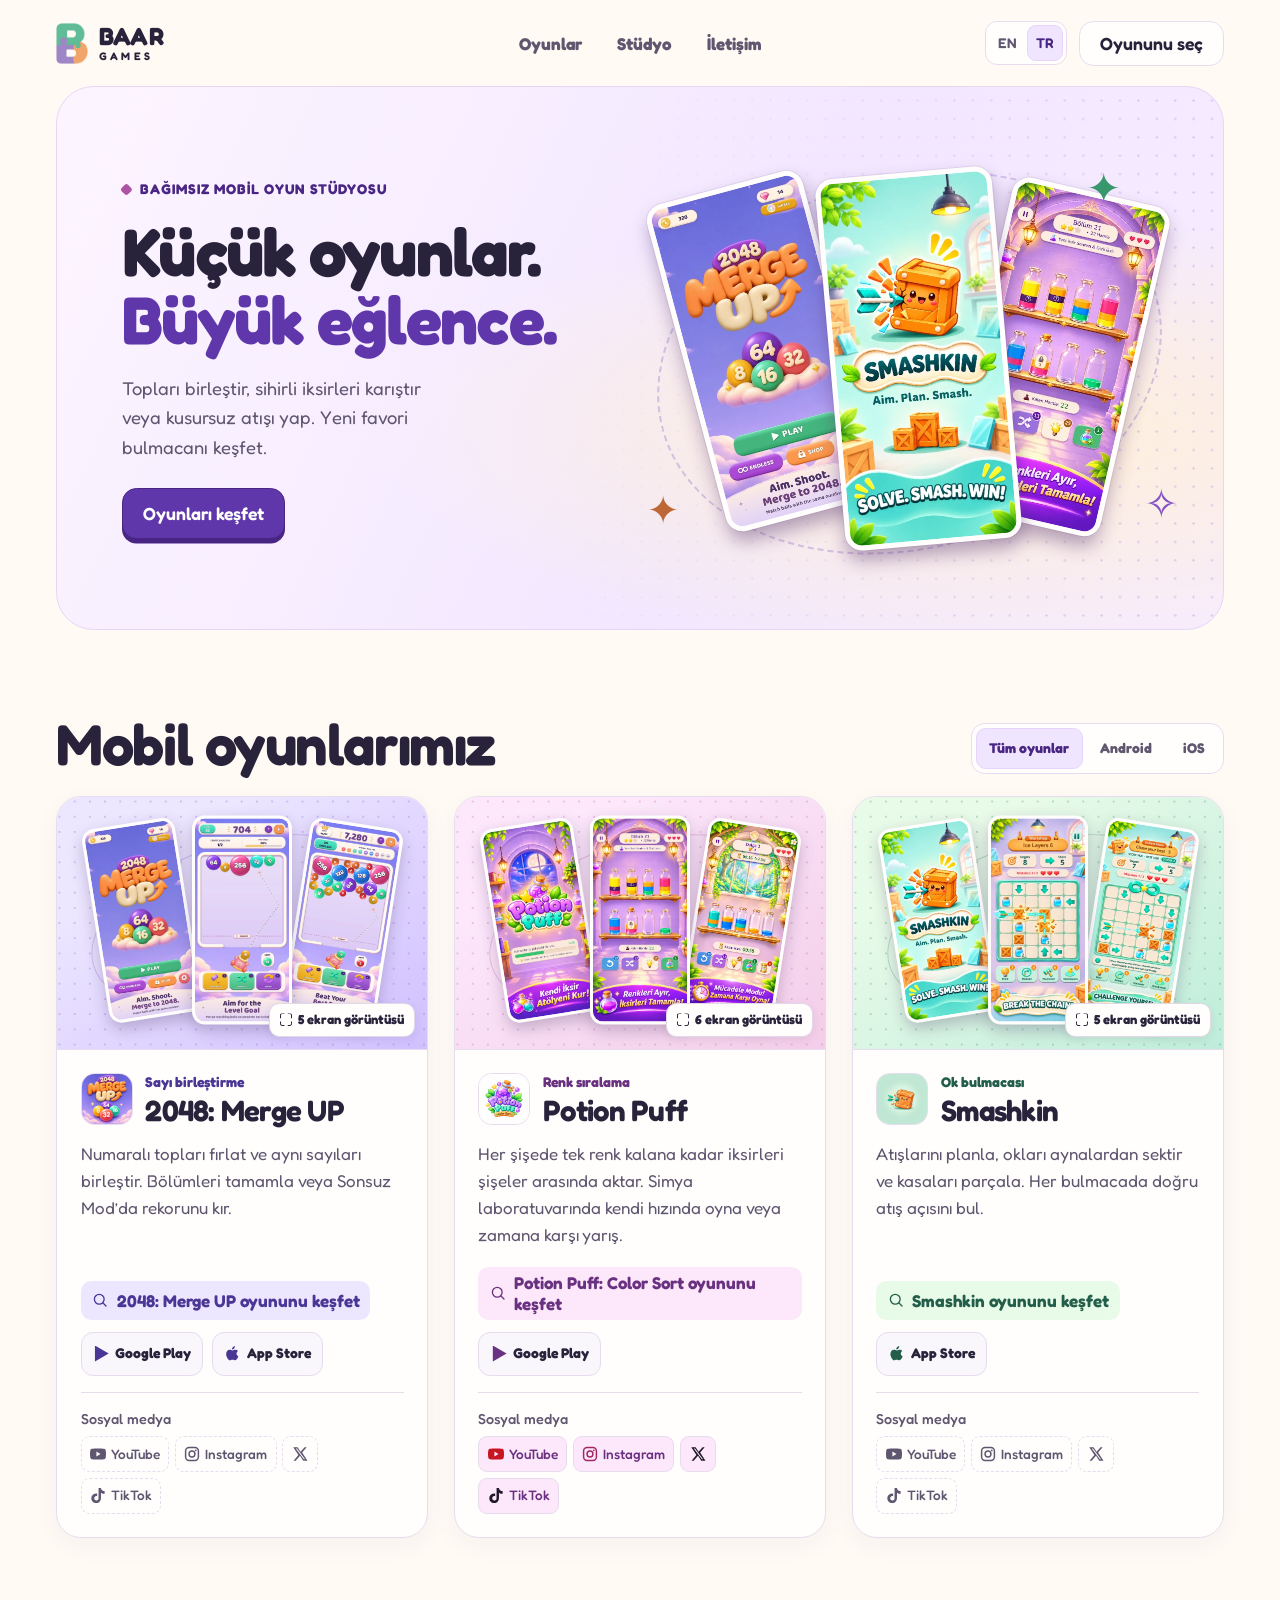
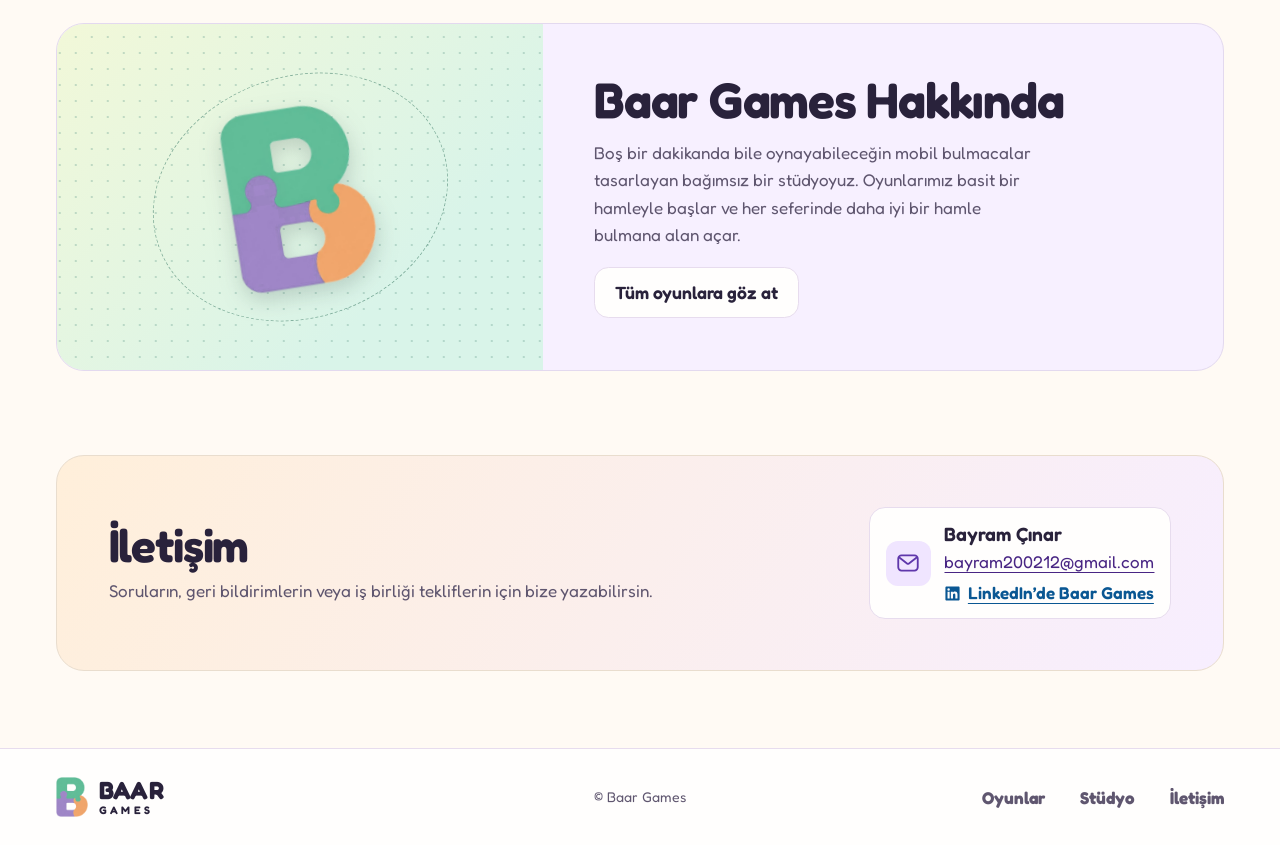
==== commit 350f6007: "güncelleme" ====
--- a/tr/index.html
+++ b/tr/index.html
@@ -74,10 +74,10 @@
             "position": 1,
             "item": {
               "@type": "VideoGame",
-              "@id": "https://baargames.com/#merge-title",
+              "@id": "https://baargames.com/games/merge-up/#game",
               "name": "2048: Merge UP",
               "description": "Numaralı topları fırlat ve aynı sayıları birleştir. Bölümleri tamamla veya Sonsuz Mod’da rekorunu kır.",
-              "url": "https://baargames.com/tr/#merge-title",
+              "url": "https://baargames.com/tr/oyunlar/merge-up/",
               "image": "https://baargames.com/assets/merge-up.webp",
               "gamePlatform": [
                 "Android",
@@ -97,10 +97,10 @@
             "position": 2,
             "item": {
               "@type": "VideoGame",
-              "@id": "https://baargames.com/#potion-title",
+              "@id": "https://baargames.com/games/potion-puff/#game",
               "name": "Potion Puff",
               "description": "Her şişede tek renk kalana kadar iksirleri şişeler arasında aktar. Simya laboratuvarında kendi hızında oyna veya zamana karşı yarış.",
-              "url": "https://baargames.com/tr/#potion-title",
+              "url": "https://baargames.com/tr/oyunlar/potion-puff/",
               "image": "https://baargames.com/assets/potion-puff.webp",
               "gamePlatform": [
                 "Android"
@@ -118,10 +118,10 @@
             "position": 3,
             "item": {
               "@type": "VideoGame",
-              "@id": "https://baargames.com/#smash-title",
+              "@id": "https://baargames.com/games/smashkin/#game",
               "name": "Smashkin",
               "description": "Atışlarını planla, okları aynalardan sektir ve kasaları parçala. Her bulmacada doğru atış açısını bul.",
-              "url": "https://baargames.com/tr/#smash-title",
+              "url": "https://baargames.com/tr/oyunlar/smashkin/",
               "image": "https://baargames.com/assets/smashkin.webp",
               "gamePlatform": [
                 "iOS"
@@ -229,8 +229,8 @@
       <p class="visually-hidden" role="status" id="filter-status"></p>
 
       <div class="game-grid" id="game-list">
-        <article class="game-card merge-card" aria-labelledby="merge-title" data-platforms="android ios">
-          <a class="game-art" href="../assets/screenshots/merge-ios-1.webp" aria-label="2048: Merge UP için 5 ekran görüntüsünü aç">
+        <article data-gallery-group data-gallery-title="2048: Merge UP" class="game-card merge-card" aria-labelledby="merge-title" data-platforms="android ios">
+          <a class="game-art" data-gallery-image="0" href="../assets/screenshots/merge-ios-1.webp" aria-label="2048: Merge UP için 5 ekran görüntüsünü aç">
             <div class="game-screens">
               <img src="../assets/screenshots/merge-ios-1.webp" width="600" height="1301" alt="2048: Merge UP: Renkli numaralı topların yer aldığı açılış ekranı" loading="lazy" decoding="async">
               <img src="../assets/screenshots/merge-ios-4.webp" width="600" height="1301" alt="2048: Merge UP: Atıcının asılı numaralı toplara nişan aldığı bölüm" loading="lazy" decoding="async">
@@ -250,6 +250,7 @@
             <p class="game-genre">Sayı birleştirme</p>
             <h3 id="merge-title">2048: Merge UP</h3>
             <p class="game-description">Numaralı topları fırlat ve aynı sayıları birleştir. Bölümleri tamamla veya Sonsuz Mod’da rekorunu kır.</p>
+            <p class="game-detail-action"><a class="game-detail-link" href="oyunlar/merge-up/" data-file-href="oyunlar/merge-up/index.html"><svg class="game-detail-icon" width="18" height="18" viewBox="0 0 24 24" fill="none" stroke="currentColor" stroke-width="1.75" stroke-linecap="round" stroke-linejoin="round" aria-hidden="true" focusable="false"><circle cx="11" cy="11" r="6.5"/><path d="m16 16 4 4"/></svg><span>2048: Merge UP oyununu keşfet</span></a></p>
             <div class="store-links">
               <a class="store-link" href="https://play.google.com/store/apps/details?id=com.bayramcinar.mergeup2048" target="_blank" rel="noopener noreferrer" aria-label="Google Play’de 2048: Merge UP">
                 <span class="store-icon google-play-icon" aria-hidden="true"></span>Google Play
@@ -278,8 +279,8 @@
           </div>
         </article>
 
-        <article class="game-card potion-card" aria-labelledby="potion-title" data-platforms="android">
-          <a class="game-art" href="../assets/screenshots/potion-android-1.webp" aria-label="Potion Puff için 6 ekran görüntüsünü aç">
+        <article data-gallery-group data-gallery-title="Potion Puff: Color Sort" class="game-card potion-card" aria-labelledby="potion-title" data-platforms="android">
+          <a class="game-art" data-gallery-image="0" href="../assets/screenshots/potion-android-1.webp" aria-label="Potion Puff için 6 ekran görüntüsünü aç">
             <div class="game-screens">
               <img src="../assets/screenshots/potion-android-1.webp" width="273" height="592" alt="Potion Puff: Ay ışığındaki simya laboratuvarında açılış ekranı" loading="lazy" decoding="async">
               <img src="../assets/screenshots/potion-android-5.webp" width="273" height="592" alt="Potion Puff: Renkli iksirlerle dolu şişelerin sıralandığı bölüm" loading="lazy" decoding="async">
@@ -300,6 +301,7 @@
             <p class="game-genre">Renk sıralama</p>
             <h3 id="potion-title">Potion Puff</h3>
             <p class="game-description">Her şişede tek renk kalana kadar iksirleri şişeler arasında aktar. Simya laboratuvarında kendi hızında oyna veya zamana karşı yarış.</p>
+            <p class="game-detail-action"><a class="game-detail-link" href="oyunlar/potion-puff/" data-file-href="oyunlar/potion-puff/index.html"><svg class="game-detail-icon" width="18" height="18" viewBox="0 0 24 24" fill="none" stroke="currentColor" stroke-width="1.75" stroke-linecap="round" stroke-linejoin="round" aria-hidden="true" focusable="false"><circle cx="11" cy="11" r="6.5"/><path d="m16 16 4 4"/></svg><span>Potion Puff: Color Sort oyununu keşfet</span></a></p>
             <div class="store-links">
               <a class="store-link" href="https://play.google.com/store/apps/details?id=com.bayramcinar.potionpuff" target="_blank" rel="noopener noreferrer" aria-label="Google Play’de Potion Puff: Color Sort">
                 <span class="store-icon google-play-icon" aria-hidden="true"></span>Google Play
@@ -325,8 +327,8 @@
           </div>
         </article>
 
-        <article class="game-card smash-card" aria-labelledby="smash-title" data-platforms="ios">
-          <a class="game-art" href="../assets/screenshots/smash-ios-1.webp" aria-label="Smashkin için 5 ekran görüntüsünü aç">
+        <article data-gallery-group data-gallery-title="Smashkin" class="game-card smash-card" aria-labelledby="smash-title" data-platforms="ios">
+          <a class="game-art" data-gallery-image="0" href="../assets/screenshots/smash-ios-1.webp" aria-label="Smashkin için 5 ekran görüntüsünü aç">
             <div class="game-screens">
               <img src="../assets/screenshots/smash-ios-1.webp" width="600" height="1301" alt="Smashkin: Ahşap kasa maskotunun yer aldığı açılış görseli" loading="lazy" decoding="async">
               <img src="../assets/screenshots/smash-ios-4.webp" width="600" height="1301" alt="Smashkin: Ok, kasa ve buz engellerinin yer aldığı bölüm" loading="lazy" decoding="async">
@@ -346,6 +348,7 @@
             <p class="game-genre">Ok bulmacası</p>
             <h3 id="smash-title">Smashkin</h3>
             <p class="game-description">Atışlarını planla, okları aynalardan sektir ve kasaları parçala. Her bulmacada doğru atış açısını bul.</p>
+            <p class="game-detail-action"><a class="game-detail-link" href="oyunlar/smashkin/" data-file-href="oyunlar/smashkin/index.html"><svg class="game-detail-icon" width="18" height="18" viewBox="0 0 24 24" fill="none" stroke="currentColor" stroke-width="1.75" stroke-linecap="round" stroke-linejoin="round" aria-hidden="true" focusable="false"><circle cx="11" cy="11" r="6.5"/><path d="m16 16 4 4"/></svg><span>Smashkin oyununu keşfet</span></a></p>
             <div class="store-links">
               <a class="store-link" href="https://apps.apple.com/us/app/smashkin/id6830534141" target="_blank" rel="noopener noreferrer" aria-label="App Store’da Smashkin">
                 <span class="store-icon app-store-icon" aria-hidden="true"></span>App Store
@@ -400,8 +403,8 @@
             <p class="contact-name">Bayram Çınar</p>
             <a href="mailto:bayram200212@gmail.com">bayram200212@gmail.com</a>
             <a class="contact-linkedin" href="https://www.linkedin.com/company/baar-games/" target="_blank" rel="noopener noreferrer">
-              <svg width="17" height="17" viewBox="0 0 24 24" aria-hidden="true" focusable="false">
-                <path fill="currentColor" d="M20.45 2H3.55C2.69 2 2 2.68 2 3.52v16.96c0 .84.69 1.52 1.55 1.52h16.9c.86 0 1.55-.68 1.55-1.52V3.52C22 2.68 21.31 2 20.45 2zM8 19H5V9.5h3V19zM6.5 8.25a1.75 1.75 0 1 1 0-3.5 1.75 1.75 0 0 1 0 3.5zM19 19h-3v-4.62c0-1.1-.02-2.52-1.53-2.52-1.53 0-1.77 1.2-1.77 2.44V19h-3V9.5h2.88v1.3h.04c.4-.76 1.38-1.56 2.84-1.56 3.04 0 3.6 2 3.6 4.6L19 19z"/>
+              <svg width="17" height="17" viewbox="0 0 24 24" aria-hidden="true" focusable="false">
+                <path fill="currentColor" d="M20.45 2H3.55C2.69 2 2 2.68 2 3.52v16.96c0 .84.69 1.52 1.55 1.52h16.9c.86 0 1.55-.68 1.55-1.52V3.52C22 2.68 21.31 2 20.45 2zM8 19H5V9.5h3V19zM6.5 8.25a1.75 1.75 0 1 1 0-3.5 1.75 1.75 0 0 1 0 3.5zM19 19h-3v-4.62c0-1.1-.02-2.52-1.53-2.52-1.53 0-1.77 1.2-1.77 2.44V19h-3V9.5h2.88v1.3h.04c.4-.76 1.38-1.56 2.84-1.56 3.04 0 3.6 2 3.6 4.6L19 19z"></path>
               </svg>
               <span>LinkedIn’de Baar Games</span>
             </a>
--- a/styles.css
+++ b/styles.css
@@ -485,7 +485,7 @@
 .game-content {
   display: grid;
   grid-template-columns: 3.25rem minmax(0, 1fr);
-  grid-template-rows: auto auto 1fr auto auto;
+  grid-template-rows: auto auto 1fr auto auto auto;
   flex: 1;
   column-gap: .8rem;
   padding: clamp(1rem, 2vw, 1.45rem);
@@ -865,8 +865,32 @@
 }
 
 @media (prefers-reduced-motion: no-preference) {
-  .hero-copy { animation: rise-in .5s ease-out both; }
-  .hero-art { animation: rise-in .65s .08s ease-out both; }
+  .header-inner { animation: page-enter .36s ease-out both; }
+  .hero-panel, .detail-hero { animation: page-enter .55s ease-out both; }
+  .hero-copy, .detail-intro { animation: rise-in .56s .08s ease-out both; }
+  .hero-art, .detail-visual { animation: rise-in .68s .14s ease-out both; }
+
+  .awaiting-entrance:not(:focus-within) { opacity: 0; }
+  .entering:not(:focus-within) {
+    animation: section-enter .54s cubic-bezier(.2, .7, .25, 1) var(--entrance-delay, 0s) backwards;
+  }
+
+  :is(.game-card, .detail-shot, .detail-steps li, .detail-related-link):nth-child(2) {
+    --entrance-delay: .065s;
+  }
+
+  :is(.game-card, .detail-shot, .detail-steps li):nth-child(3),
+  .detail-shot:nth-child(4) { --entrance-delay: .12s; }
+
+  @keyframes page-enter {
+    from { opacity: .55; translate: 0 .35rem; }
+    to { opacity: 1; translate: 0 0; }
+  }
+
+  @keyframes section-enter {
+    from { opacity: 0; translate: 0 1rem; }
+    to { opacity: 1; translate: 0 0; }
+  }
   .gallery[open] { animation: rise-in .19s ease-out both; }
   .gallery-image img { animation: picture-in .2s ease-out both; }
 
@@ -885,3 +909,250 @@
   :root { scroll-behavior: auto; }
   *, *::before, *::after { transition: none !important; }
 }
+
+.game-detail-action {
+  grid-column: 1 / -1;
+  margin-bottom: .75rem;
+}
+
+.game-detail-link {
+  display: inline-flex;
+  align-items: center;
+  gap: .45rem;
+  min-height: 2.4rem;
+  max-width: 100%;
+  padding: .32rem .68rem;
+  border-radius: .65rem;
+  background: var(--art-light);
+  color: var(--tag);
+  font-weight: 650;
+  line-height: 1.25;
+  transition: background-color .18s ease;
+}
+
+.game-detail-icon { flex: 0 0 auto; transition: transform .18s ease; }
+.game-detail-link:hover { background: var(--art-rich); }
+
+@media (prefers-reduced-motion: no-preference) {
+  .game-detail-link:hover .game-detail-icon { transform: scale(1.1); }
+}
+
+.detail-breadcrumb { padding: .2rem 0 .85rem; font-size: .93rem; }
+
+.detail-breadcrumb ol {
+  display: flex;
+  flex-wrap: wrap;
+  align-items: center;
+  gap: .45rem;
+  margin: 0;
+  padding: 0;
+  list-style: none;
+}
+
+.detail-breadcrumb li + li::before {
+  margin-inline: .12rem .45rem;
+  color: var(--muted);
+  content: "/";
+}
+
+.detail-hero {
+  display: grid;
+  grid-template-columns: 1fr 1.06fr;
+  align-items: center;
+  min-height: 29rem;
+  border: 1px solid var(--line);
+  border-radius: clamp(1.4rem, 3vw, 2.35rem);
+  background: linear-gradient(115deg, var(--white) 15%, var(--art-light));
+  overflow: hidden;
+}
+
+.detail-intro { padding: clamp(1.35rem, 4.5vw, 4.2rem); }
+
+.detail-app-icon {
+  width: 5.125rem;
+  height: auto;
+  margin-bottom: .85rem;
+  border-radius: 1.2rem;
+  border: 1px solid var(--line);
+}
+
+.detail-intro .game-genre {
+  margin-bottom: .65rem;
+  font-size: .95rem;
+  letter-spacing: .06em;
+  text-transform: uppercase;
+}
+
+html[lang] .detail-intro h1 {
+  font-size: clamp(2.75rem, 6.1vw, 5.2rem);
+  line-height: .99;
+}
+
+.detail-lede {
+  max-width: 43ch;
+  margin: .95rem 0 1.3rem;
+  color: var(--muted);
+  font-size: clamp(1.05rem, 2vw, 1.25rem);
+}
+
+.detail-download { scroll-margin-top: 1.3rem; }
+
+.detail-download .store-link {
+  min-height: 3rem;
+  padding-inline: .9rem;
+  color: var(--white);
+  background: var(--tag);
+  font-size: 1rem;
+}
+
+.detail-download .store-link:hover { background: var(--ink); }
+.detail-download .store-icon { background-color: currentColor; }
+
+.detail-intro .socials {
+  max-width: 24rem;
+  margin-top: 1rem;
+}
+
+.detail-visual {
+  display: flex;
+  justify-content: center;
+  align-items: center;
+  gap: clamp(.65rem, 2.5vw, 2.2rem);
+  position: relative;
+  isolation: isolate;
+  align-self: stretch;
+  padding: clamp(1.3rem, 4vw, 3.5rem) 1rem;
+  background:
+    radial-gradient(var(--art-detail) 1px, transparent 1.2px) center / 1rem 1rem,
+    linear-gradient(142deg, var(--art-light), var(--art-rich));
+}
+
+.detail-visual::before {
+  position: absolute;
+  z-index: -1;
+  inset: 12% 9%;
+  border: 1px dashed var(--tag);
+  border-radius: 50%;
+  opacity: .3;
+  transform: rotate(-16deg);
+  content: "";
+}
+
+.detail-visual img {
+  width: min(36%, 10.5rem);
+  height: auto;
+  border: 4px solid var(--white);
+  border-radius: clamp(.6rem, 1.5vw, 1.12rem);
+  box-shadow: 0 .85rem 1.7rem #33265042;
+  transform: rotate(-11deg);
+}
+
+.detail-visual img + img {
+  transform: translateY(.65rem) rotate(8deg);
+}
+
+.detail-section { margin-top: clamp(2.9rem, 6.5vw, 5.3rem); }
+.detail-section h2 { font-size: clamp(2rem, 4vw, 3.2rem); }
+
+.detail-mechanics {
+  display: grid;
+  grid-template-columns: 1.1fr minmax(0, .8fr);
+  gap: clamp(1.4rem, 5vw, 4rem);
+  align-items: start;
+}
+
+.detail-steps {
+  display: grid;
+  gap: .9rem;
+  margin: 1.15rem 0 0;
+  padding-left: 2.1rem;
+}
+
+.detail-steps li { padding-left: .3rem; }
+.detail-steps li::marker { color: var(--tag); font-weight: 700; }
+.detail-steps h3 { font-size: clamp(1.25rem, 2.5vw, 1.55rem); }
+.detail-steps p { margin-top: .3rem; color: var(--muted); }
+
+.detail-features {
+  padding: clamp(1.25rem, 3vw, 2.2rem);
+  border: 1px solid var(--art-detail);
+  border-radius: 1.35rem;
+  background: var(--art-light);
+}
+
+.detail-features h2 { font-size: clamp(1.55rem, 3vw, 2.3rem); }
+
+.detail-features dl {
+  display: grid;
+  gap: .8rem;
+  margin: 1rem 0 0;
+}
+
+.detail-features dt { color: var(--tag); font-size: 1.08rem; font-weight: 700; }
+.detail-features dd { margin: .14rem 0 0; color: var(--muted); }
+
+.detail-shots {
+  display: flex;
+  overflow-x: auto;
+  gap: clamp(.65rem, 1.6vw, 1.15rem);
+  margin-top: 1rem;
+  padding: .45rem .25rem .9rem;
+  scrollbar-width: thin;
+  scroll-snap-type: x proximity;
+}
+
+.detail-shot {
+  flex: 0 0 clamp(7.1rem, 14vw, 10.5rem);
+  border: 3px solid var(--white);
+  border-radius: .95rem;
+  box-shadow: 0 .2rem .65rem #382b521c;
+  scroll-snap-align: start;
+  transition: transform .18s ease;
+}
+
+.detail-shot img { width: 100%; height: auto; border-radius: .72rem; }
+.detail-shot:hover { transform: translateY(-.2rem); }
+
+.detail-related {
+  display: grid;
+  grid-template-columns: repeat(2, minmax(0, 1fr));
+  gap: .8rem;
+  margin-top: 1rem;
+}
+
+.detail-related-link {
+  display: flex;
+  align-items: center;
+  gap: .8rem;
+  min-width: 0;
+  padding: .8rem;
+  border: 1px solid var(--art-detail);
+  border-radius: 1rem;
+  background: var(--art-light);
+  transition: background-color .18s ease;
+}
+
+.detail-related-link:hover { background: var(--art-rich); }
+
+.detail-related-link img {
+  width: 3.75rem;
+  height: auto;
+  flex: 0 0 auto;
+  border-radius: .8rem;
+}
+
+.detail-related-link strong { display: block; font-size: 1.08rem; }
+.detail-related-link span span { color: var(--tag); font-size: .95rem; }
+
+@media (max-width: 45rem) {
+  .detail-hero, .detail-mechanics { grid-template-columns: minmax(0, 1fr); }
+  .detail-hero { min-height: 0; }
+  .detail-visual { min-height: 15rem; }
+  .detail-visual img { width: min(33%, 8rem); border-width: 3px; }
+  html[lang] .detail-intro h1 { font-size: clamp(2.45rem, 9vw, 3.8rem); }
+}
+
+@media (max-width: 34rem) {
+  .detail-related { grid-template-columns: minmax(0, 1fr); }
+  .detail-intro { padding: 1.25rem; }
+}
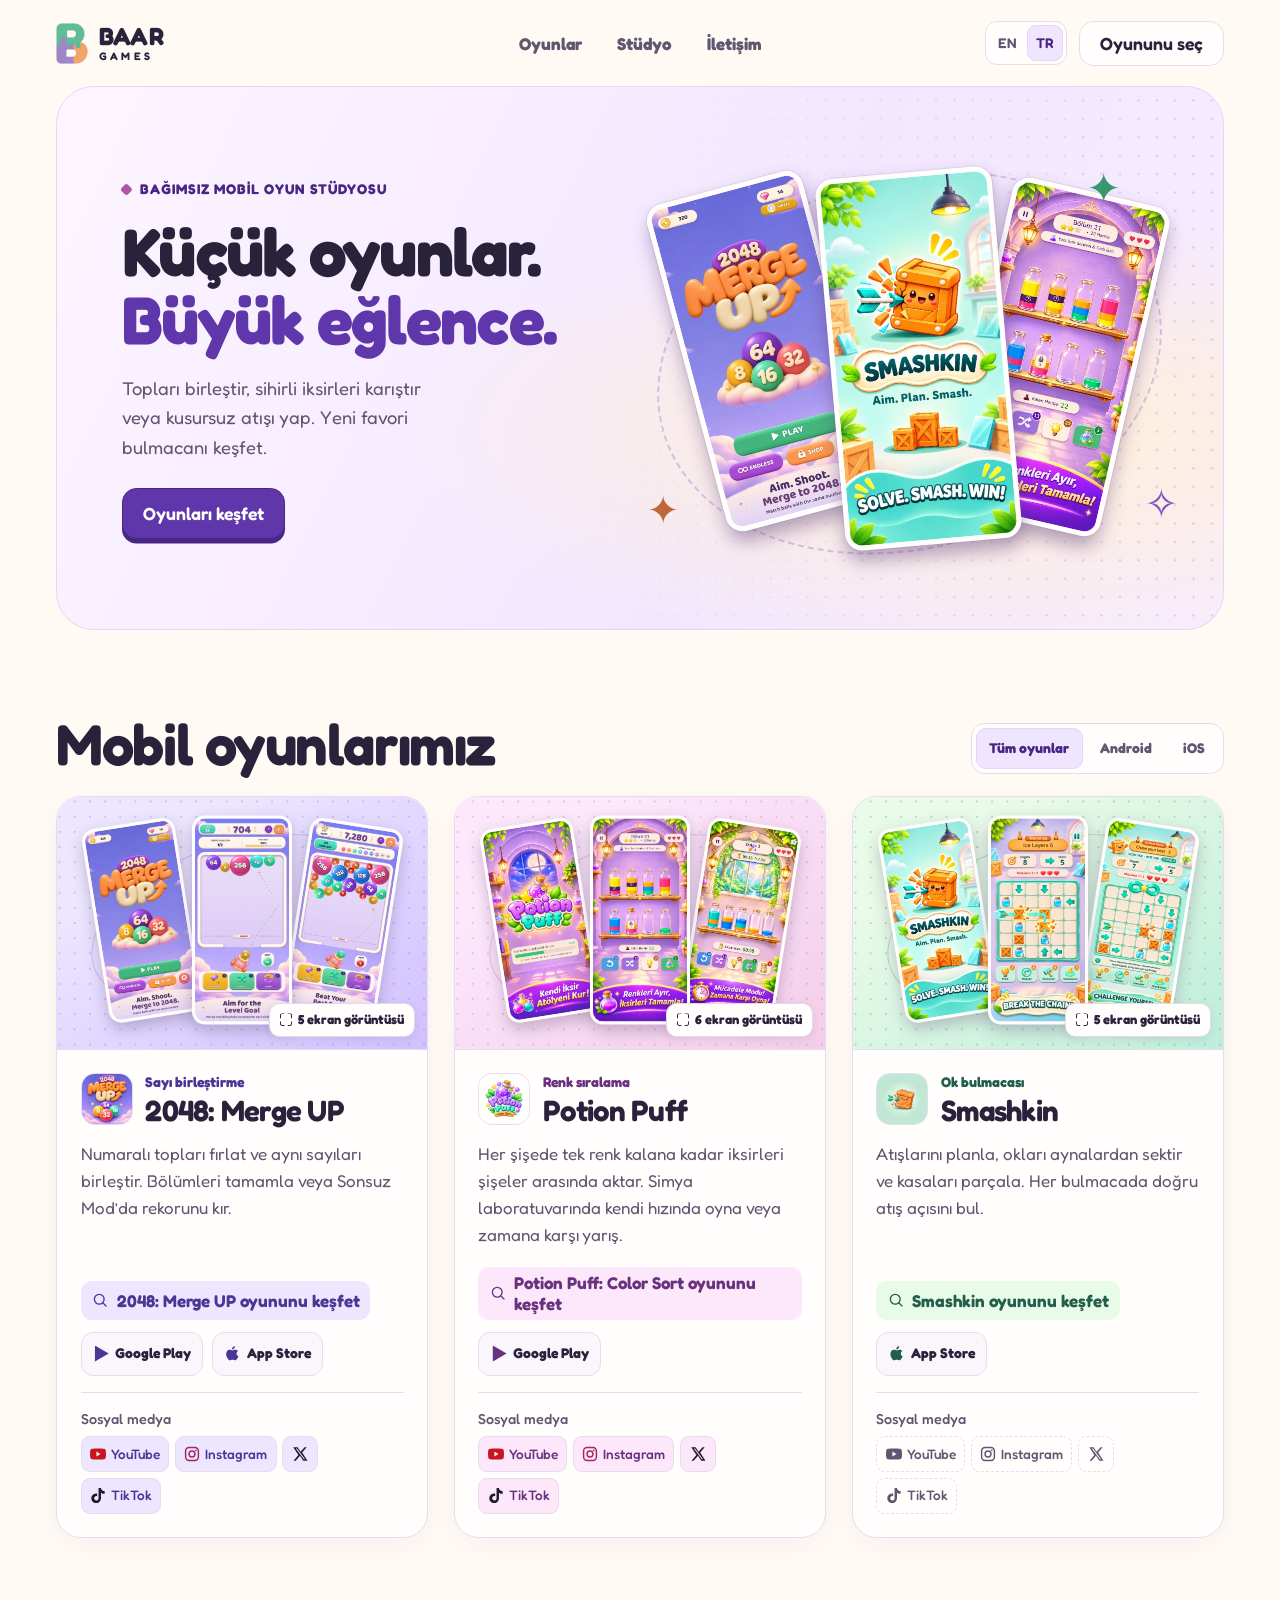
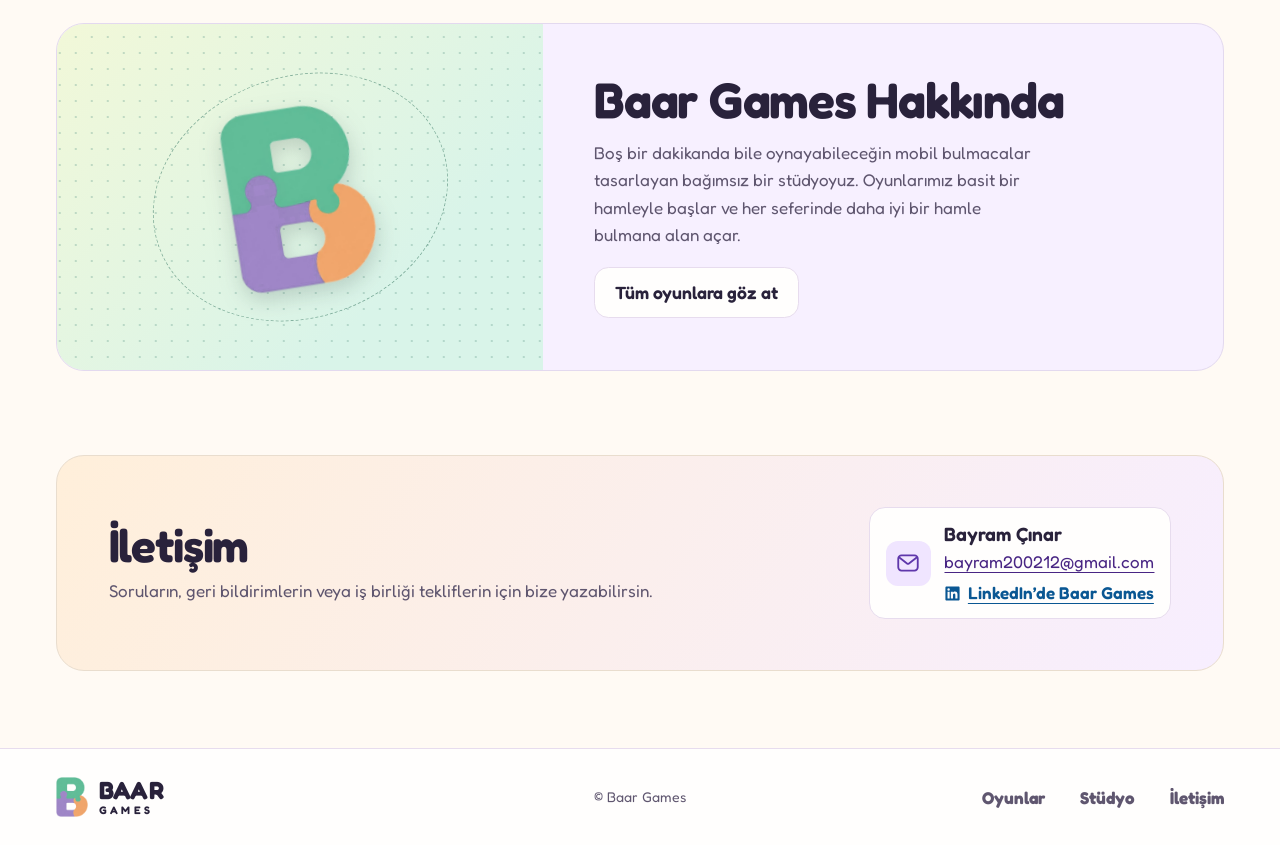
==== commit 62b1c1a3: "güncelleme" ====
--- a/tr/index.html
+++ b/tr/index.html
@@ -262,18 +262,18 @@
             <div class="socials" aria-label="2048: Merge UP sosyal medya hesapları">
               <p class="social-title">Sosyal medya</p>
               <div class="social-links">
-                <span class="social-link social-youtube" data-social-url="" title="Bağlantı yakında">
+                <a class="social-link social-youtube" href="https://youtube.com/@2048mergeup" target="_blank" rel="noopener noreferrer" aria-label="YouTube | 2048: Merge UP">
                   <svg class="social-icon" width="16" height="16" aria-hidden="true" focusable="false"><use href="#icon-youtube"></use></svg><span>YouTube</span>
-                </span>
-                <span class="social-link social-instagram" data-social-url="" title="Bağlantı yakında">
+                </a>
+                <a class="social-link social-instagram" href="https://www.instagram.com/2048mergeup" target="_blank" rel="noopener noreferrer" aria-label="Instagram | 2048: Merge UP">
                   <svg class="social-icon" width="16" height="16" aria-hidden="true" focusable="false"><use href="#icon-instagram"></use></svg><span>Instagram</span>
-                </span>
-                <span class="social-link social-x" data-social-url="" title="Bağlantı yakında">
+                </a>
+                <a class="social-link social-x" href="https://x.com/2048mergeup" target="_blank" rel="noopener noreferrer" aria-label="X | 2048: Merge UP">
                   <svg class="social-icon" width="16" height="16" aria-hidden="true" focusable="false"><use href="#icon-x"></use></svg><span class="visually-hidden">X</span>
-                </span>
-                <span class="social-link social-tiktok" data-social-url="" title="Bağlantı yakında">
+                </a>
+                <a class="social-link social-tiktok" href="https://www.tiktok.com/@2048.merge.up" target="_blank" rel="noopener noreferrer" aria-label="TikTok | 2048: Merge UP">
                   <svg class="social-icon" width="16" height="16" aria-hidden="true" focusable="false"><use href="#icon-tiktok"></use></svg><span>TikTok</span>
-                </span>
+                </a>
               </div>
             </div>
           </div>
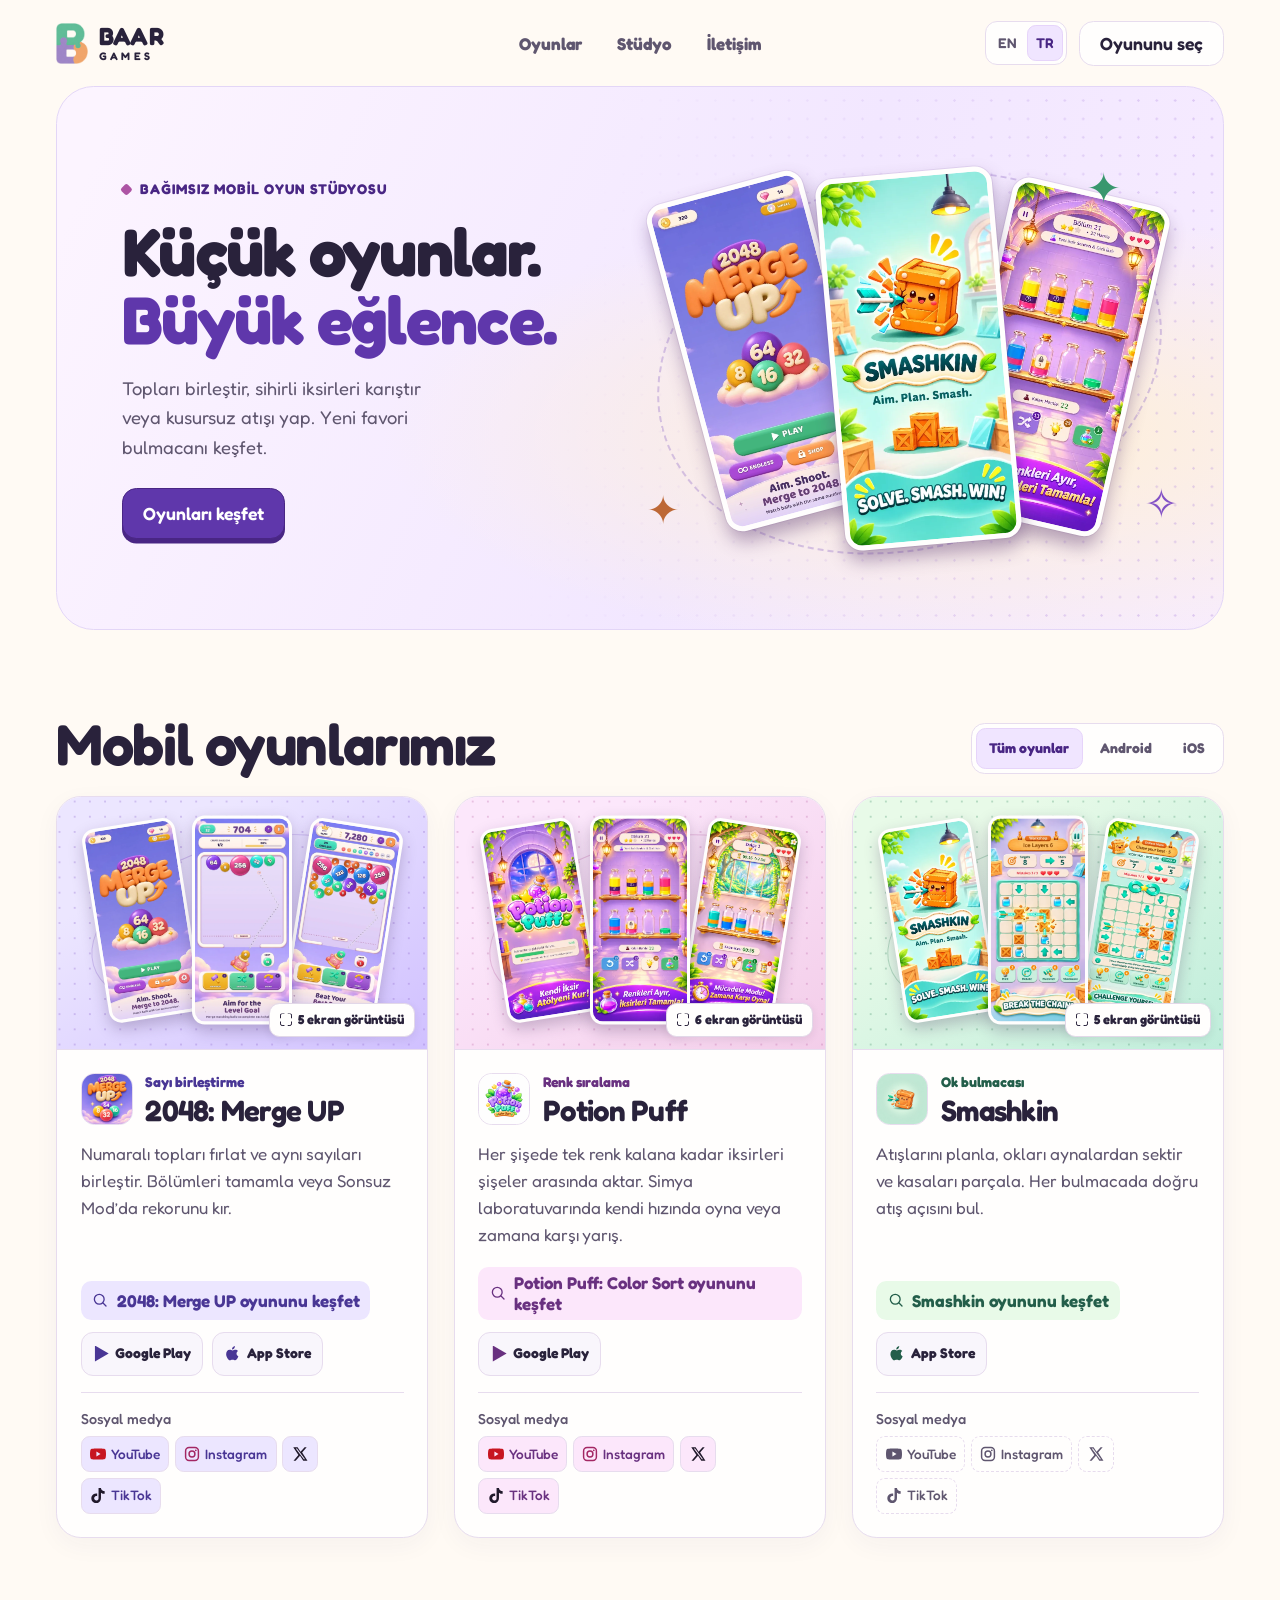
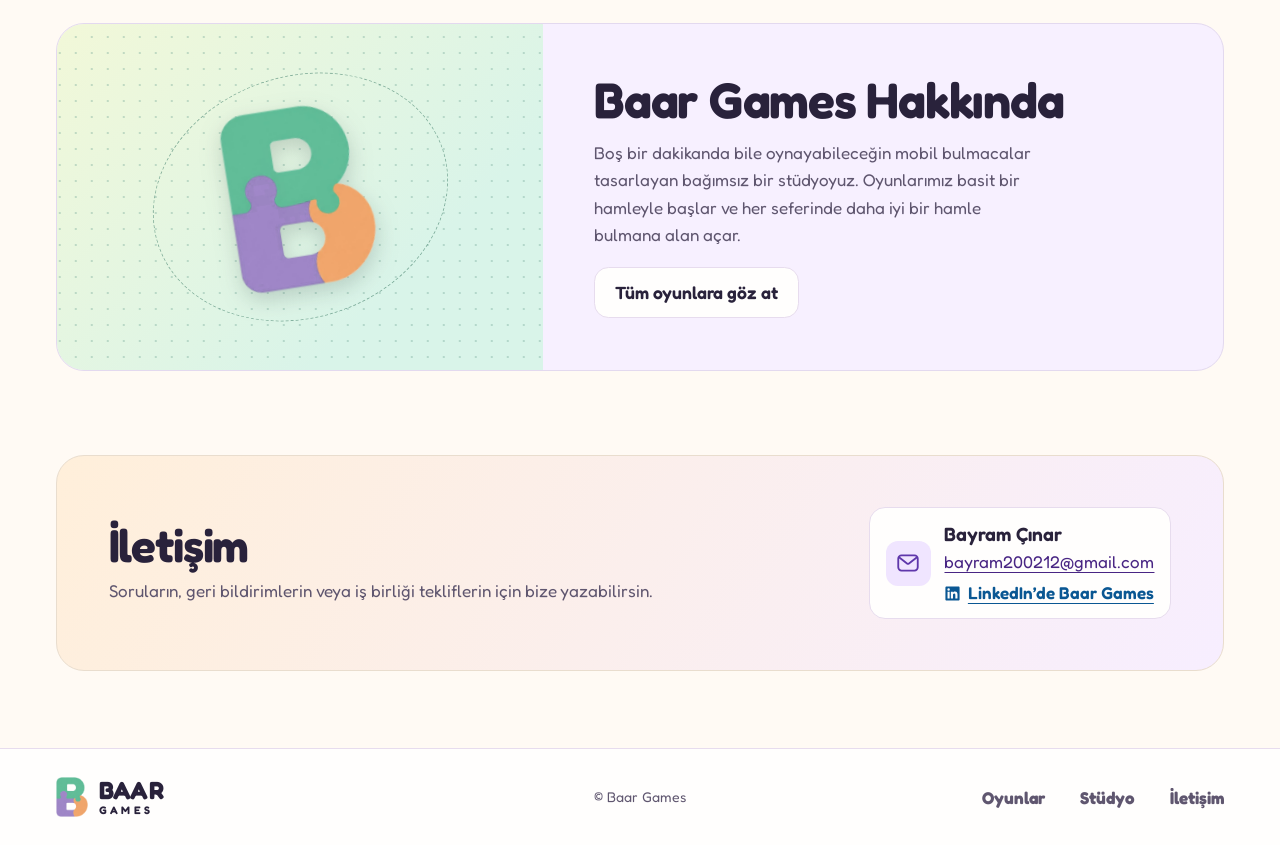
==== commit 4e88e8df: "güncelleme" ====
--- a/tr/index.html
+++ b/tr/index.html
@@ -140,6 +140,12 @@
   ]
 }
   </script>
+  <script>
+    window.va = window.va || function () {
+      (window.vaq = window.vaq || []).push(arguments);
+    };
+  </script>
+  <script defer src="/_vercel/insights/script.js"></script>
 </head>
 <body id="top">
   <a class="skip-link" href="#main">İçeriğe geç</a>
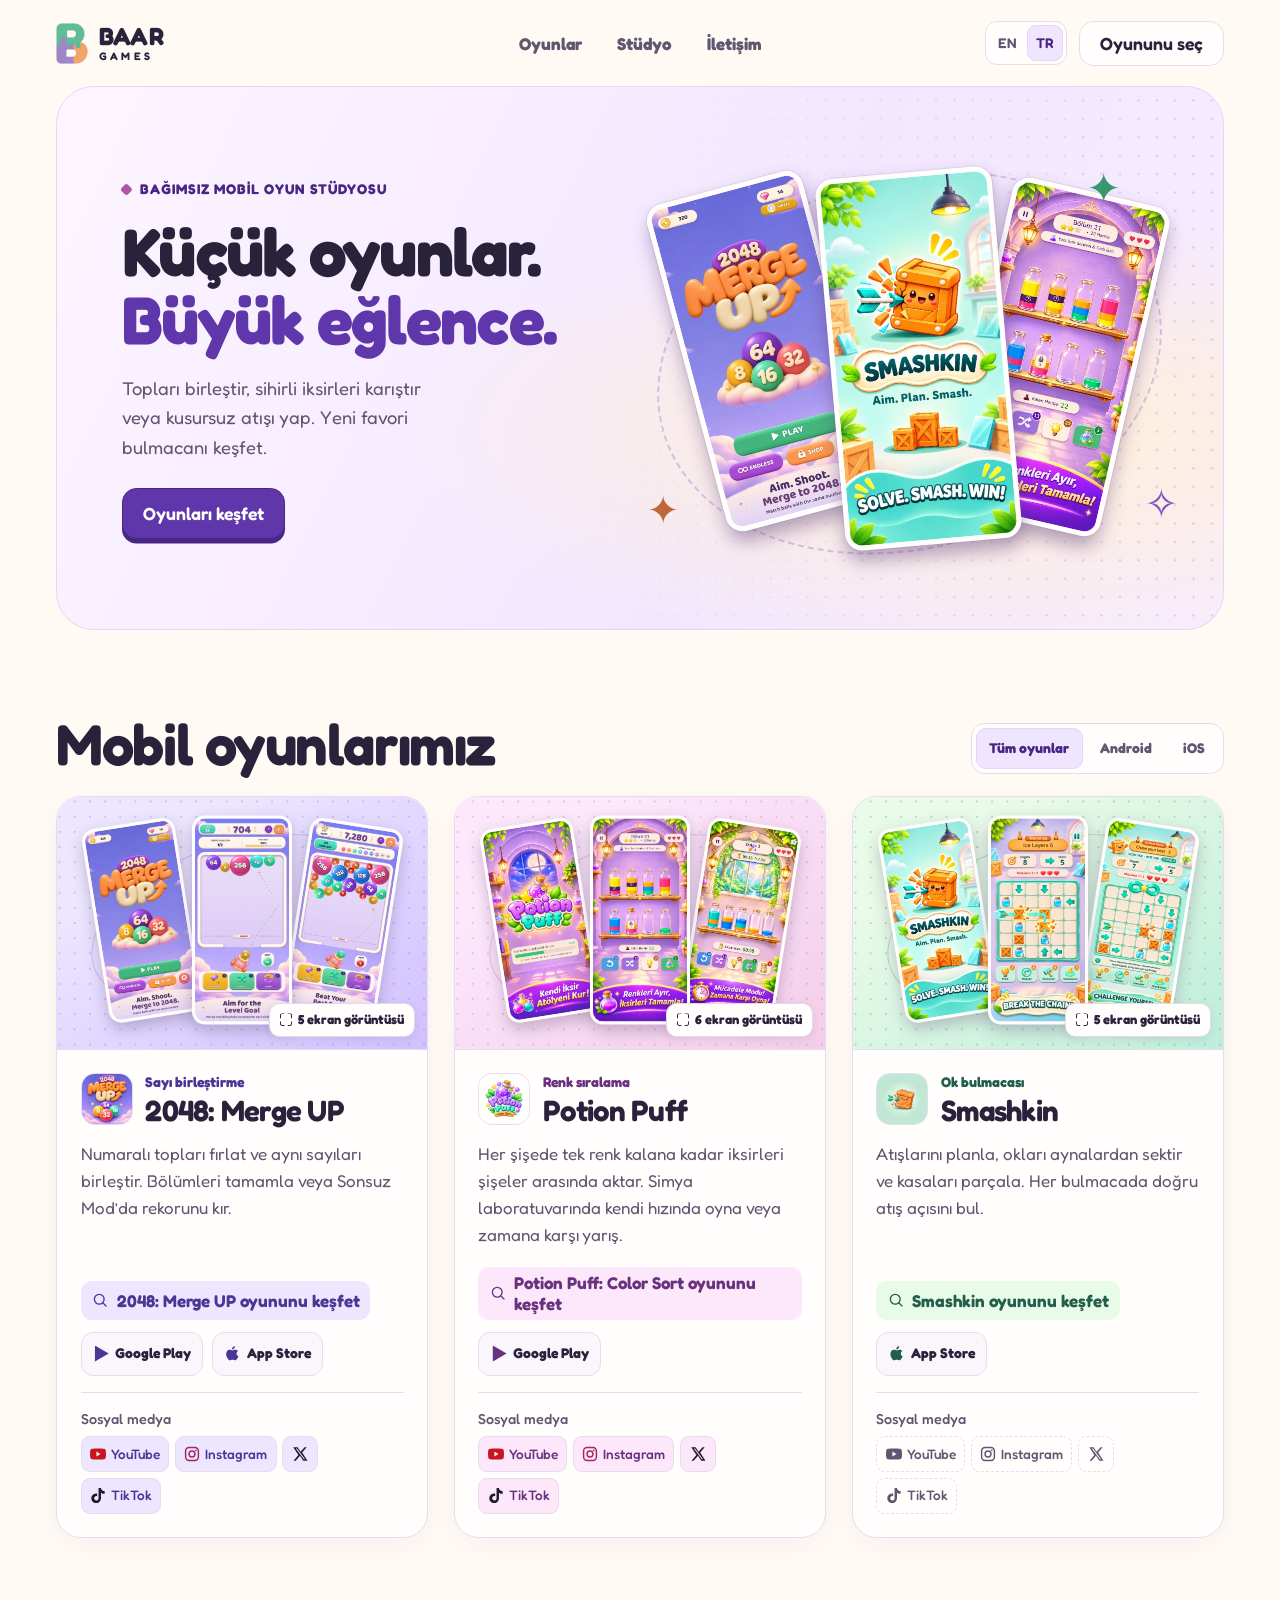
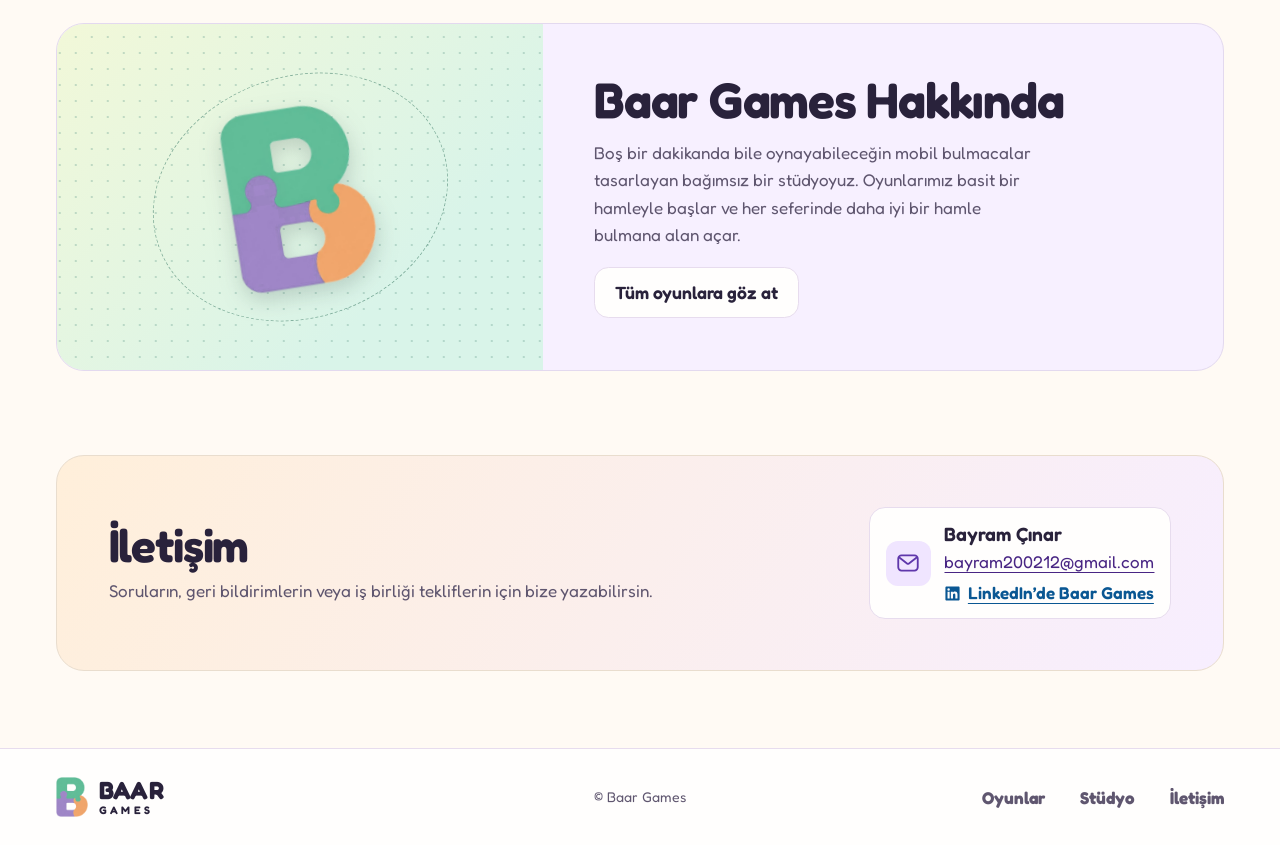
==== commit 782c3b67: "güncelleme" ====
--- a/tr/index.html
+++ b/tr/index.html
@@ -2,6 +2,7 @@
 <html lang="tr">
 <head>
   <meta charset="utf-8">
+  <script async src="/analytics.js"></script>
   <meta name="viewport" content="width=device-width, initial-scale=1">
   <meta name="theme-color" content="#fffaf4">
   <meta name="description" content="Baar Games’in mobil bulmaca oyunlarını keşfet. 2048: Merge UP’ta sayıları birleştir, Potion Puff’ta iksirleri sırala ve Smashkin’de ok bulmacalarını çöz.">
@@ -13,15 +14,15 @@
   <link rel="preload" href="../assets/Fredoka.woff" as="font" type="font/woff" crossorigin>
   <link rel="stylesheet" href="../styles.css">
   <script src="../script.js" defer></script>
-<link rel="alternate" hreflang="en" href="https://baargames.com/">
-  <link rel="alternate" hreflang="tr" href="https://baargames.com/tr/">
-  <link rel="alternate" hreflang="x-default" href="https://baargames.com/">
-  <link rel="canonical" href="https://baargames.com/tr/">
-  <meta property="og:url" content="https://baargames.com/tr/">
+<link rel="alternate" hreflang="en" href="https://www.baargames.com/">
+  <link rel="alternate" hreflang="tr" href="https://www.baargames.com/tr/">
+  <link rel="alternate" hreflang="x-default" href="https://www.baargames.com/">
+  <link rel="canonical" href="https://www.baargames.com/tr/">
+  <meta property="og:url" content="https://www.baargames.com/tr/">
   <meta property="og:site_name" content="Baar Games">
   <meta property="og:locale" content="tr_TR">
   <meta property="og:locale:alternate" content="en_US">
-  <meta property="og:image" content="https://baargames.com/assets/baar-games-share.jpg">
+  <meta property="og:image" content="https://www.baargames.com/assets/baar-games-share.jpg">
   <meta property="og:image:type" content="image/jpeg">
   <meta property="og:image:width" content="1200">
   <meta property="og:image:height" content="630">
@@ -33,10 +34,10 @@
   "@graph": [
     {
       "@type": "Organization",
-      "@id": "https://baargames.com/#studio",
+      "@id": "https://www.baargames.com/#studio",
       "name": "Baar Games",
-      "url": "https://baargames.com/",
-      "logo": "https://baargames.com/assets/baar-games-logo.png",
+      "url": "https://www.baargames.com/",
+      "logo": "https://www.baargames.com/assets/baar-games-logo.png",
       "description": "Baar Games, iOS ve Android için mobil bulmaca oyunları geliştiren bağımsız bir stüdyodur.",
       "sameAs": [
         "https://www.linkedin.com/company/baar-games/"
@@ -44,11 +45,11 @@
     },
     {
       "@type": "WebSite",
-      "@id": "https://baargames.com/#website",
+      "@id": "https://www.baargames.com/#website",
       "name": "Baar Games",
-      "url": "https://baargames.com/",
+      "url": "https://www.baargames.com/",
       "publisher": {
-        "@id": "https://baargames.com/#studio"
+        "@id": "https://www.baargames.com/#studio"
       },
       "inLanguage": [
         "en",
@@ -57,12 +58,12 @@
     },
     {
       "@type": "WebPage",
-      "@id": "https://baargames.com/tr/#webpage",
+      "@id": "https://www.baargames.com/tr/#webpage",
       "name": "Baar Games | iOS ve Android İçin Mobil Bulmaca Oyunları",
       "description": "Baar Games’in mobil bulmaca oyunlarını keşfet. 2048: Merge UP’ta sayıları birleştir, Potion Puff’ta iksirleri sırala ve Smashkin’de ok bulmacalarını çöz.",
-      "url": "https://baargames.com/tr/",
+      "url": "https://www.baargames.com/tr/",
       "isPartOf": {
-        "@id": "https://baargames.com/#website"
+        "@id": "https://www.baargames.com/#website"
       },
       "inLanguage": "tr",
       "mainEntity": {
@@ -74,17 +75,17 @@
             "position": 1,
             "item": {
               "@type": "VideoGame",
-              "@id": "https://baargames.com/games/merge-up/#game",
+              "@id": "https://www.baargames.com/games/merge-up/#game",
               "name": "2048: Merge UP",
               "description": "Numaralı topları fırlat ve aynı sayıları birleştir. Bölümleri tamamla veya Sonsuz Mod’da rekorunu kır.",
-              "url": "https://baargames.com/tr/oyunlar/merge-up/",
-              "image": "https://baargames.com/assets/merge-up.webp",
+              "url": "https://www.baargames.com/tr/oyunlar/merge-up/",
+              "image": "https://www.baargames.com/assets/merge-up.webp",
               "gamePlatform": [
                 "Android",
                 "iOS"
               ],
               "publisher": {
-                "@id": "https://baargames.com/#studio"
+                "@id": "https://www.baargames.com/#studio"
               },
               "sameAs": [
                 "https://play.google.com/store/apps/details?id=com.bayramcinar.mergeup2048",
@@ -97,16 +98,16 @@
             "position": 2,
             "item": {
               "@type": "VideoGame",
-              "@id": "https://baargames.com/games/potion-puff/#game",
+              "@id": "https://www.baargames.com/games/potion-puff/#game",
               "name": "Potion Puff",
               "description": "Her şişede tek renk kalana kadar iksirleri şişeler arasında aktar. Simya laboratuvarında kendi hızında oyna veya zamana karşı yarış.",
-              "url": "https://baargames.com/tr/oyunlar/potion-puff/",
-              "image": "https://baargames.com/assets/potion-puff.webp",
+              "url": "https://www.baargames.com/tr/oyunlar/potion-puff/",
+              "image": "https://www.baargames.com/assets/potion-puff.webp",
               "gamePlatform": [
                 "Android"
               ],
               "publisher": {
-                "@id": "https://baargames.com/#studio"
+                "@id": "https://www.baargames.com/#studio"
               },
               "sameAs": [
                 "https://play.google.com/store/apps/details?id=com.bayramcinar.potionpuff"
@@ -118,16 +119,16 @@
             "position": 3,
             "item": {
               "@type": "VideoGame",
-              "@id": "https://baargames.com/games/smashkin/#game",
+              "@id": "https://www.baargames.com/games/smashkin/#game",
               "name": "Smashkin",
               "description": "Atışlarını planla, okları aynalardan sektir ve kasaları parçala. Her bulmacada doğru atış açısını bul.",
-              "url": "https://baargames.com/tr/oyunlar/smashkin/",
-              "image": "https://baargames.com/assets/smashkin.webp",
+              "url": "https://www.baargames.com/tr/oyunlar/smashkin/",
+              "image": "https://www.baargames.com/assets/smashkin.webp",
               "gamePlatform": [
                 "iOS"
               ],
               "publisher": {
-                "@id": "https://baargames.com/#studio"
+                "@id": "https://www.baargames.com/#studio"
               },
               "sameAs": [
                 "https://apps.apple.com/us/app/smashkin/id6830534141"
